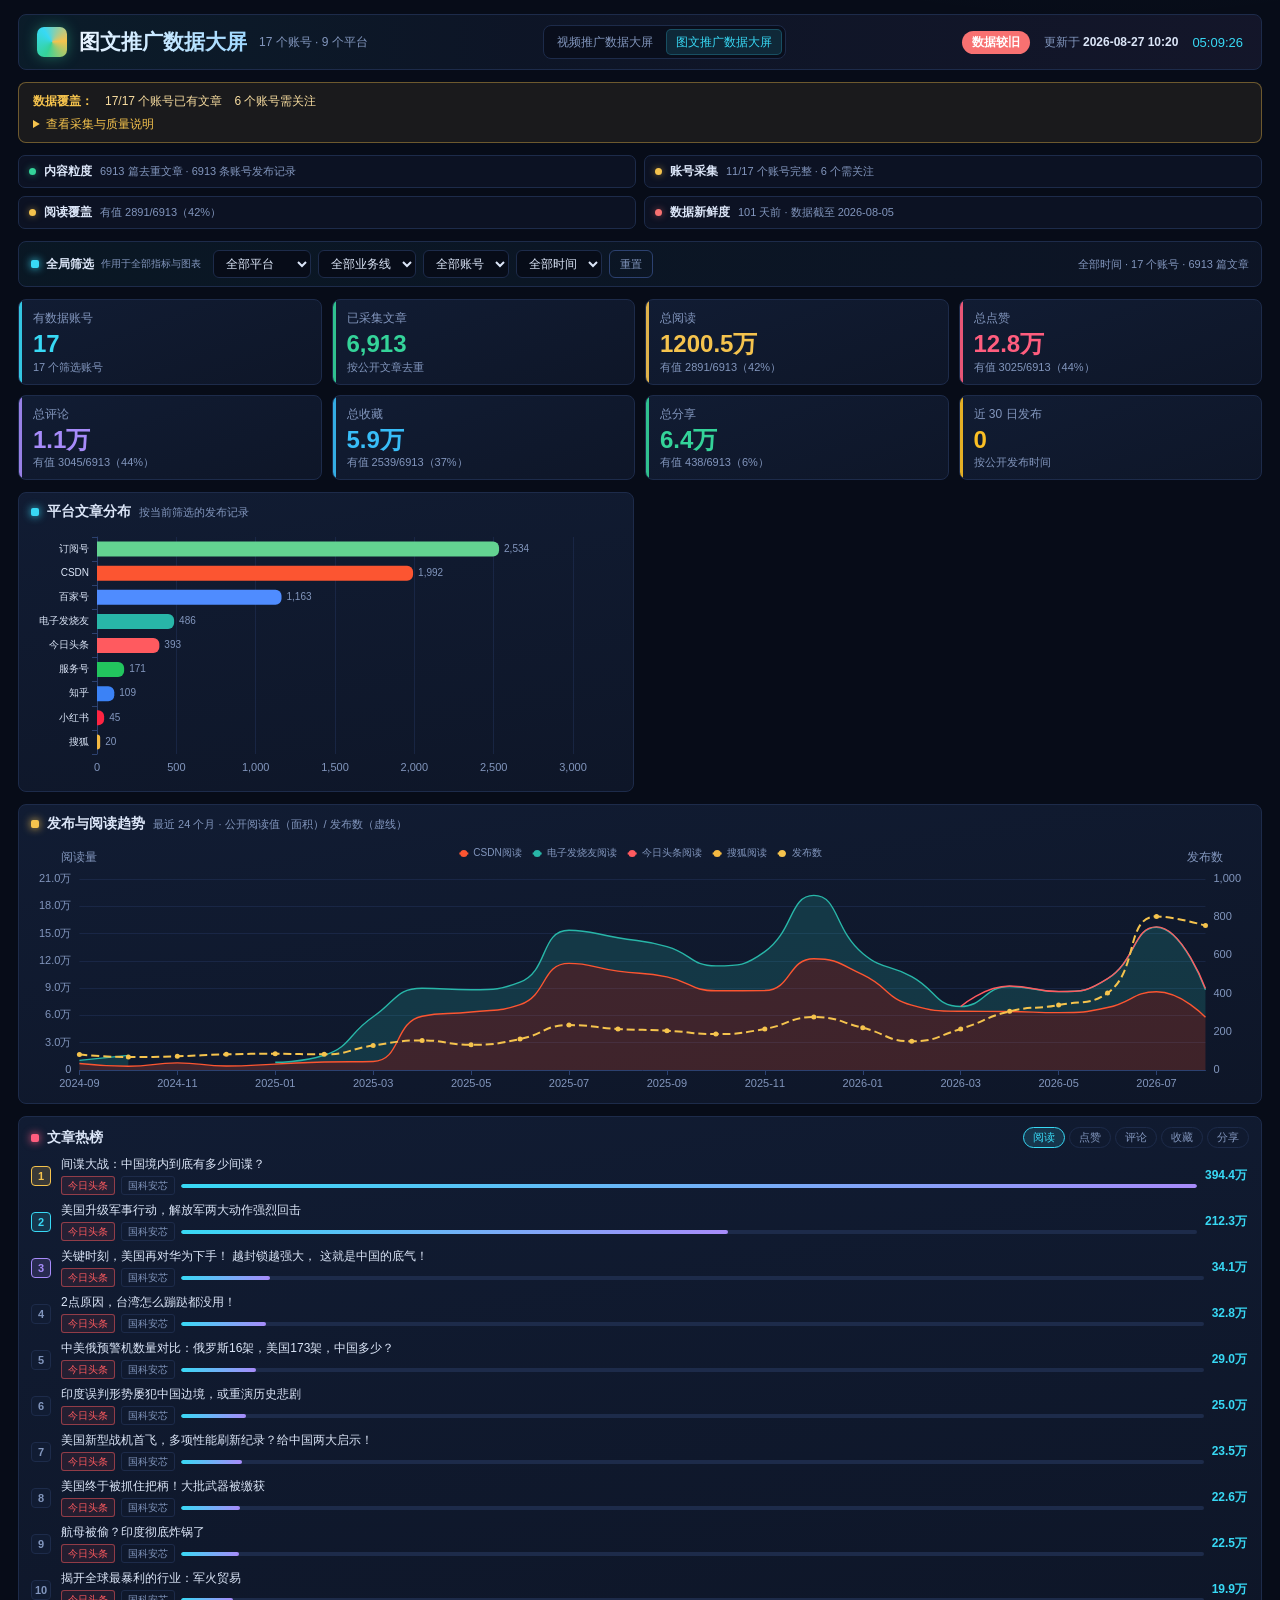
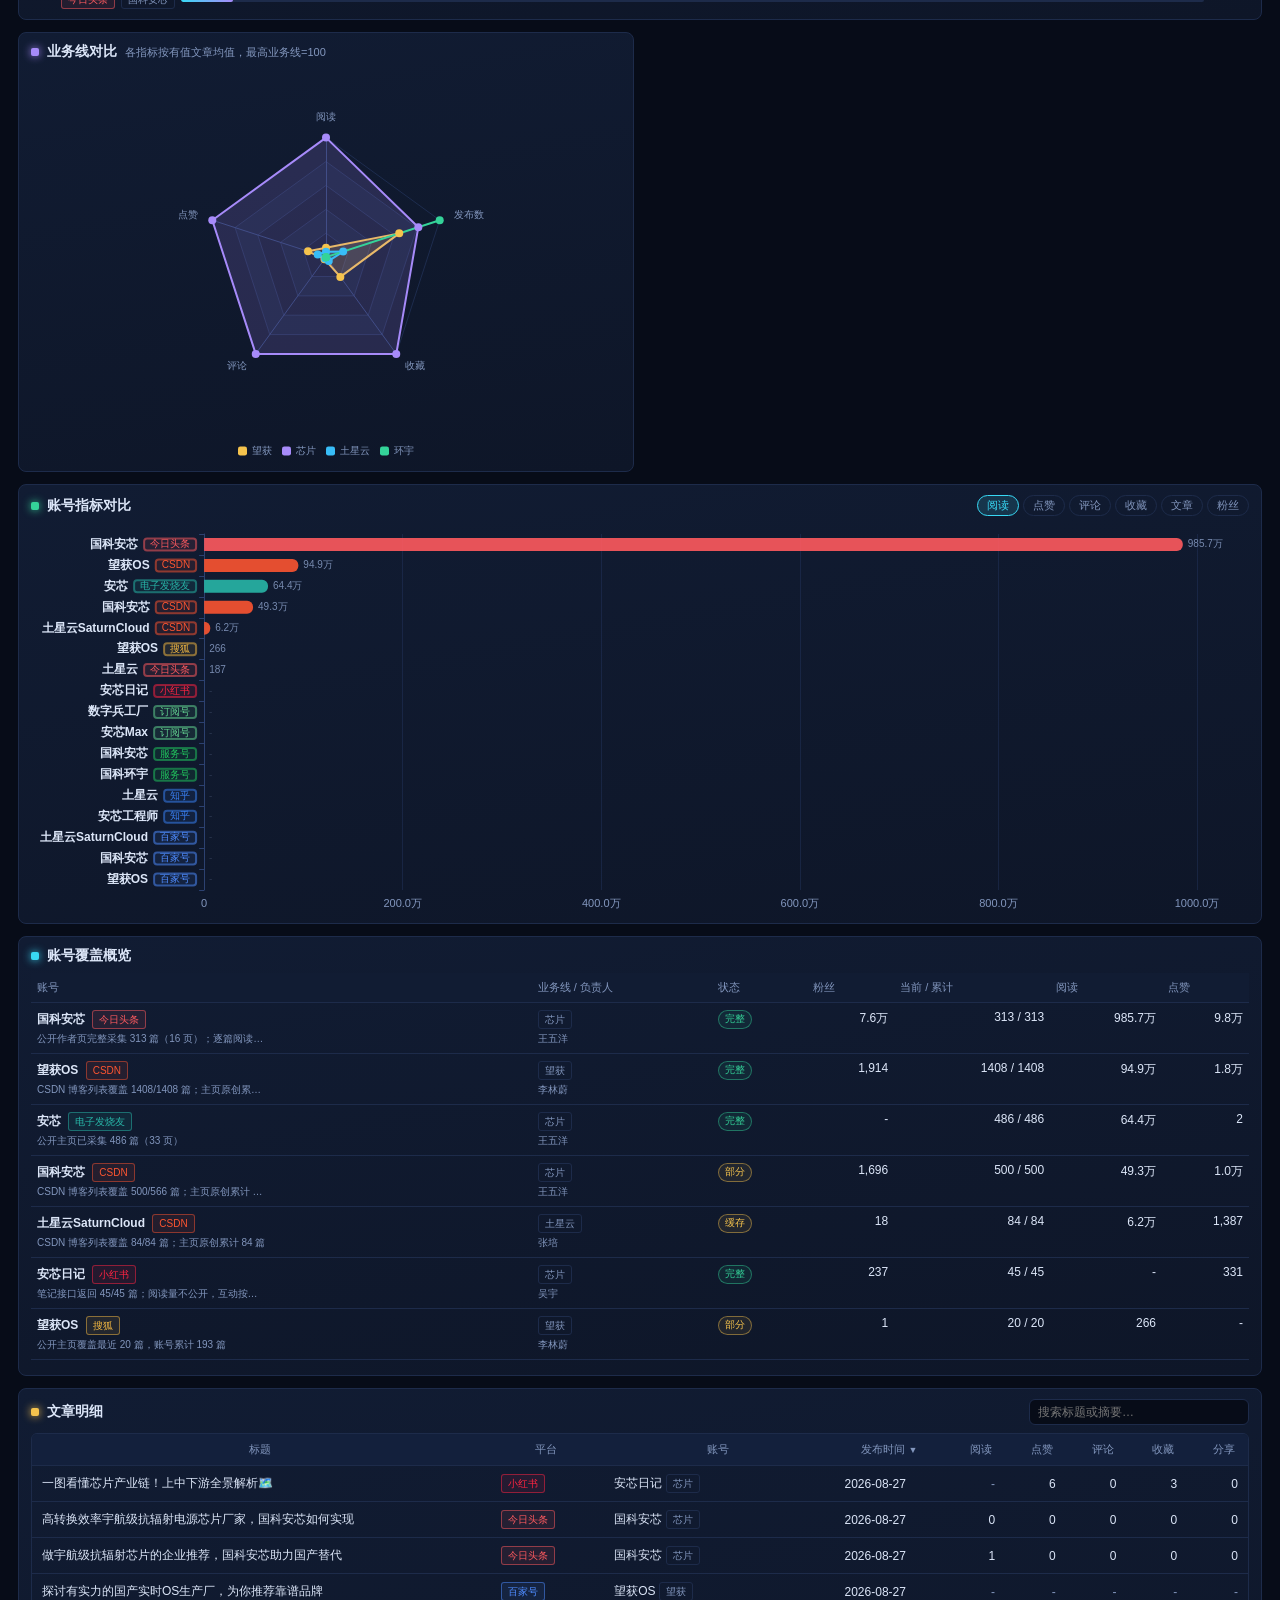
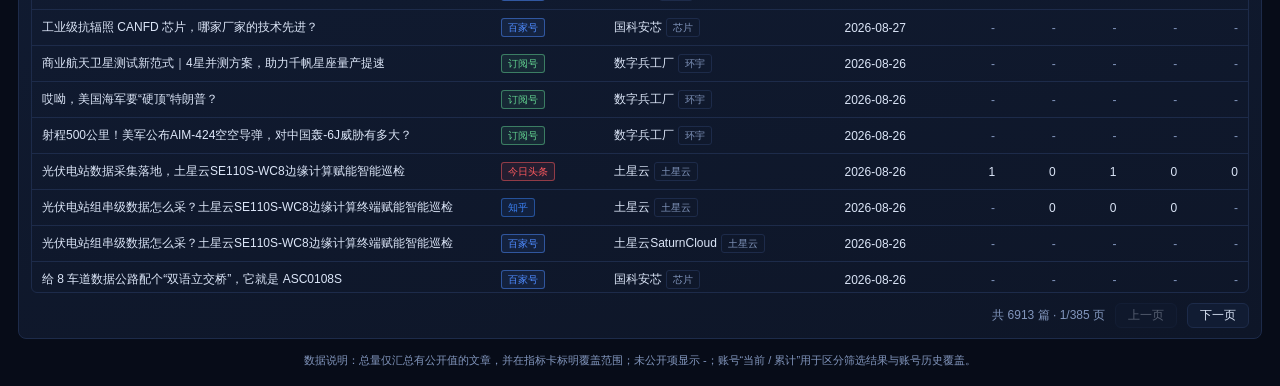
==== web/articles/index.html @ 0b98114b "feat: initialize promotion data dashboard" ====
<!DOCTYPE html>
<html lang="zh-CN">
<head>
<meta charset="UTF-8">
<meta name="viewport" content="width=device-width, initial-scale=1.0">
<title>图文推广数据大屏</title>
<link rel="icon" href="data:,">
<link rel="stylesheet" href="css/style.css?v=20260805-5">
</head>
<body>
<div id="app">

  <header class="topbar">
    <div class="topbar-left">
      <div class="logo-mark article-logo"></div>
      <h1>图文推广数据大屏</h1>
      <span class="subtitle" id="subtitle">账号与平台加载中</span>
    </div>
    <nav class="dashboard-switch" aria-label="推广数据大屏切换">
      <a href="../index.html">视频推广数据大屏</a>
      <a class="active" href="index.html">图文推广数据大屏</a>
    </nav>
    <div class="topbar-right">
      <span id="sourceBadge" class="badge">数据加载中</span>
      <span class="update-time">更新于 <b id="updatedAt">--</b></span>
      <span class="clock" id="clock">--:--:--</span>
    </div>
  </header>

  <section class="notice" id="dataNotice" hidden></section>

  <section class="health-strip" id="dataHealth" aria-label="数据质量概览"></section>

  <section class="control-bar" aria-label="全局筛选">
    <div class="control-title"><i class="dot dot-cyan"></i>全局筛选<span>作用于全部指标与图表</span></div>
    <div class="filters">
      <select id="fPlatform"><option value="all">全部平台</option></select>
      <select id="fLine"><option value="all">全部业务线</option></select>
      <select id="fAccount"><option value="all">全部账号</option></select>
      <select id="fPeriod">
        <option value="all">全部时间</option>
        <option value="30">近 30 天</option>
        <option value="90">近 90 天</option>
        <option value="365">近 1 年</option>
      </select>
      <button class="reset-filters" id="resetFilters" type="button">重置</button>
    </div>
    <div class="filter-summary" id="filterSummary"></div>
  </section>

  <section class="kpi-strip" id="kpiStrip"></section>

  <section class="grid-row">
    <div class="card span-3">
      <div class="card-title"><i class="dot dot-cyan"></i>平台文章分布<span class="card-note">按当前筛选的发布记录</span></div>
      <div class="chart" id="chartDist"></div>
    </div>
    <div class="card span-6">
      <div class="card-title"><i class="dot dot-gold"></i>发布与阅读趋势
        <span class="card-note">最近 24 个月 · 公开阅读值（面积）/ 发布数（虚线）</span>
      </div>
      <div class="chart" id="chartTrend"></div>
    </div>
    <div class="card span-3">
      <div class="card-title"><i class="dot dot-pink"></i>文章热榜
        <span class="tabs" id="topTabs"></span>
      </div>
      <div class="rank-list" id="topList"></div>
    </div>
  </section>

  <section class="grid-row compare-row">
    <div class="card span-3">
      <div class="card-title"><i class="dot dot-violet"></i>业务线对比
        <span class="card-note">各指标按有值文章均值，最高业务线=100</span>
      </div>
      <div class="chart" id="chartRadar"></div>
    </div>
    <div class="card span-6">
      <div class="card-title"><i class="dot dot-green"></i>账号指标对比
        <span class="tabs" id="acctTabs"></span>
      </div>
      <div class="chart" id="chartAcct"></div>
    </div>
    <div class="card span-3 account-card">
      <div class="card-title"><i class="dot dot-cyan"></i>账号覆盖概览</div>
      <div class="acct-table-wrap">
        <table class="acct-table" id="acctTable"></table>
      </div>
    </div>
  </section>

  <section class="card detail-card">
    <div class="card-title"><i class="dot dot-gold"></i>文章明细
      <span class="detail-search">
        <input type="search" id="fSearch" placeholder="搜索标题或摘要…">
      </span>
    </div>
    <div class="table-wrap">
      <table class="detail-table" id="detailTable"></table>
    </div>
    <div class="pager" id="pager"></div>
  </section>

  <footer class="foot">
    数据说明：总量仅汇总有公开值的文章，并在指标卡标明覆盖范围；未公开项显示 -；账号“当前 / 累计”用于区分筛选结果与账号历史覆盖。
  </footer>

</div>
<script src="../lib/echarts.min.js"></script>
<script src="js/app.js?v=20260805-5"></script>
</body>
</html>
---- web/articles/css/style.css ----
@import url("../../css/style.css?v=20260805-5");

:root {
  --csdn: #fc5531;
  --elecfans: #28b6a8;
  --baijiahao: #4f8cff;
  --zhihu: #3b82f6;
  --wechat-service: #22c55e;
  --wechat-subscription: #63d391;
  --toutiao: #ff5a5f;
  --sohu: #f4b942;
  --xiaohongshu: #ff2442;
  --line-cloud: #38bdf8;
  --line-space: #34d399;
}

body {
  background-image:
    radial-gradient(1100px 500px at 16% -10%, rgba(52, 211, 153, .075), transparent 60%),
    radial-gradient(1000px 500px at 86% -8%, rgba(56, 189, 248, .07), transparent 62%);
}

.article-logo {
  background: conic-gradient(from 205deg, var(--green), var(--cyan), var(--gold), var(--green));
  box-shadow: 0 0 14px rgba(52, 211, 153, .42);
}

.tag-csdn { color: var(--csdn); border-color: rgba(252, 85, 49, .48); background: rgba(252, 85, 49, .09); }
.tag-elecfans { color: var(--elecfans); border-color: rgba(40, 182, 168, .5); background: rgba(40, 182, 168, .09); }
.tag-baijiahao { color: var(--baijiahao); border-color: rgba(79, 140, 255, .5); background: rgba(79, 140, 255, .09); }
.tag-zhihu { color: var(--zhihu); border-color: rgba(59, 130, 246, .5); background: rgba(59, 130, 246, .09); }
.tag-wechat_service { color: var(--wechat-service); border-color: rgba(34, 197, 94, .5); background: rgba(34, 197, 94, .09); }
.tag-wechat_subscription { color: var(--wechat-subscription); border-color: rgba(99, 211, 145, .5); background: rgba(99, 211, 145, .09); }
.tag-toutiao { color: var(--toutiao); border-color: rgba(255, 90, 95, .5); background: rgba(255, 90, 95, .09); }
.tag-sohu { color: var(--sohu); border-color: rgba(244, 185, 66, .5); background: rgba(244, 185, 66, .09); }
.tag-xiaohongshu { color: var(--xiaohongshu); border-color: rgba(255, 36, 66, .5); background: rgba(255, 36, 66, .09); }

.account-card .acct-table { min-width: 650px; }
.acct-table td { vertical-align: top; }
.acct-platform { margin-left: 4px; }
.acct-profile-link { color: var(--text); text-decoration: none; }
.acct-profile-link:hover { color: var(--cyan); text-decoration: underline; }
.coverage-note {
  margin-top: 3px;
  color: var(--muted);
  font-size: 10px;
  max-width: 230px;
  overflow: hidden;
  text-overflow: ellipsis;
}
.notice-summary { display: flex; gap: 12px; align-items: center; flex-wrap: wrap; }
.notice summary { cursor: pointer; color: var(--gold); margin-top: 4px; }
.notice ul { margin: 7px 0 0 18px; color: #d7c89f; }
.notice li + li { margin-top: 3px; }

.detail-table { min-width: 1120px; }
.cell-summary { max-width: 280px; overflow: hidden; text-overflow: ellipsis; color: var(--muted); }
.kpi-sub strong { color: var(--text); font-weight: 600; }

@media (max-width: 1120px) {
  .account-card .acct-table { min-width: 760px; }
}

@media (max-width: 760px) {
  .topbar-left { flex-wrap: wrap; }
  .topbar h1 { font-size: 18px; }
}
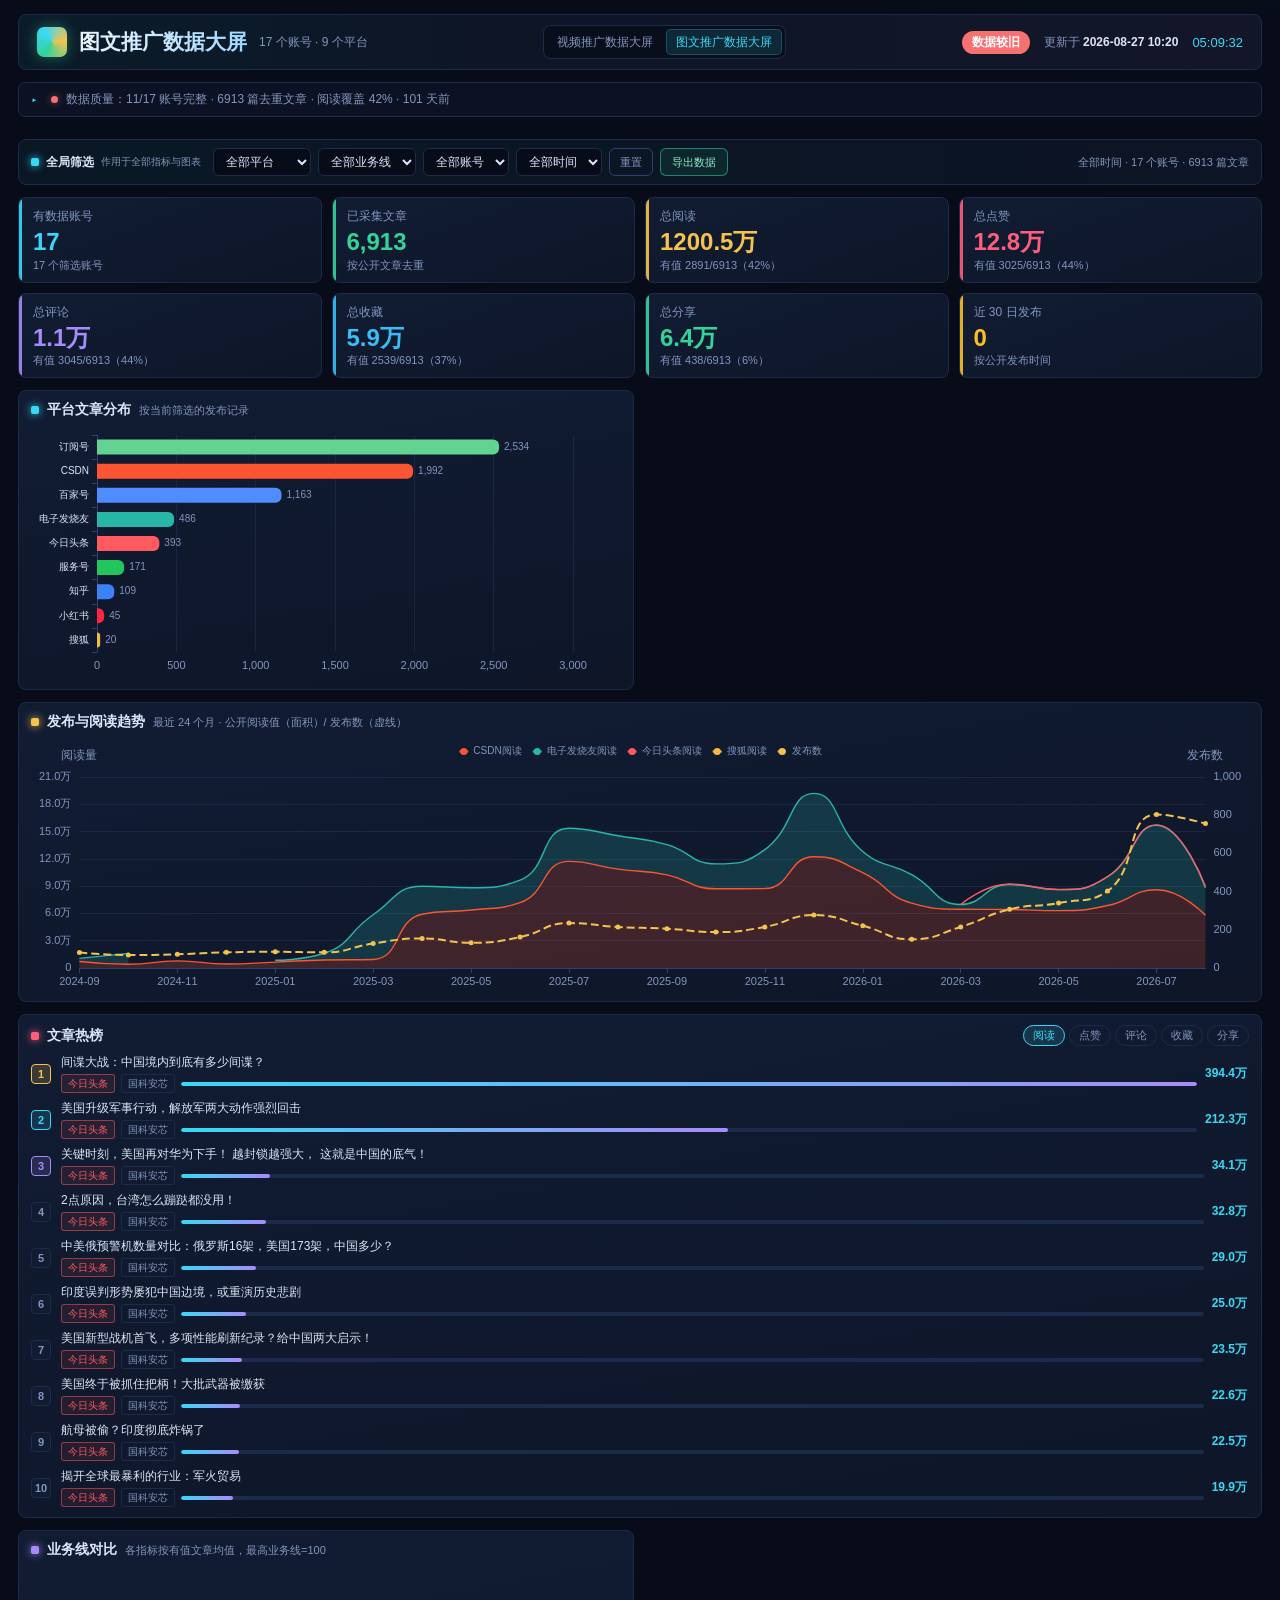
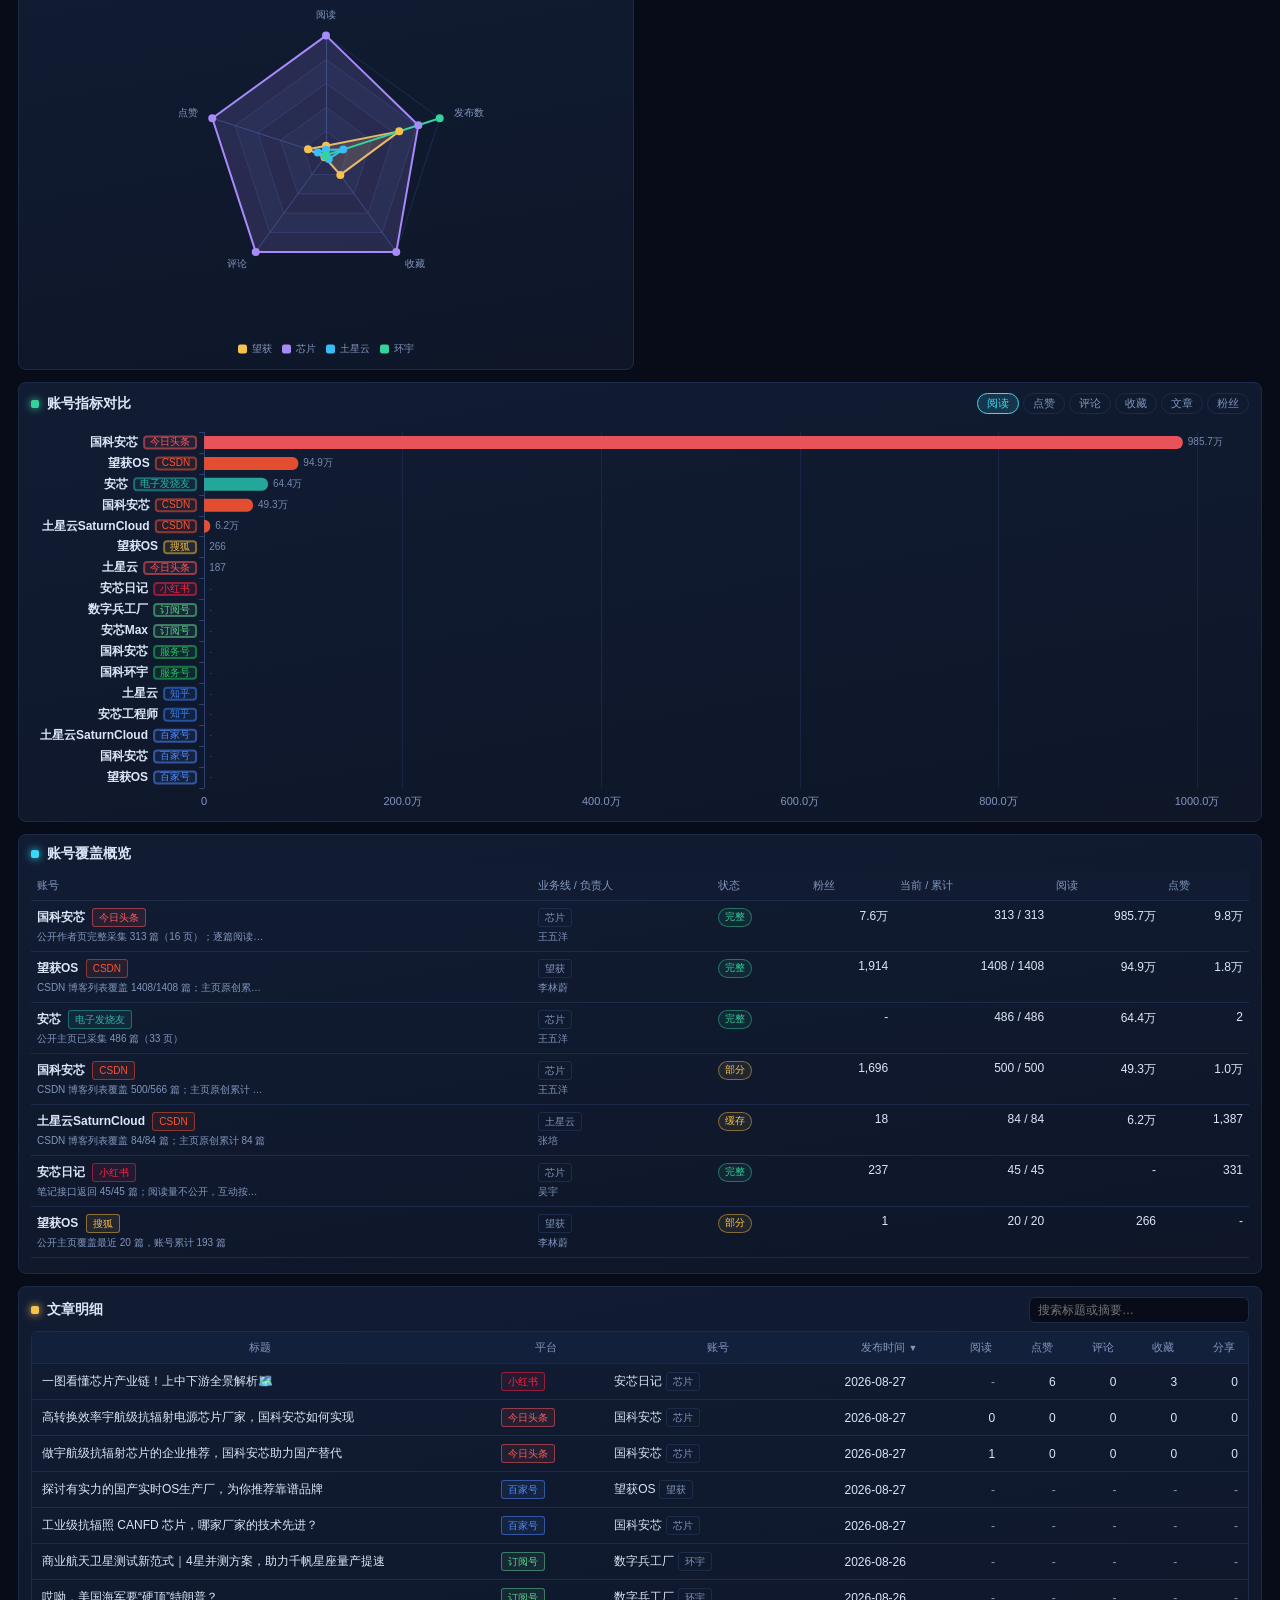
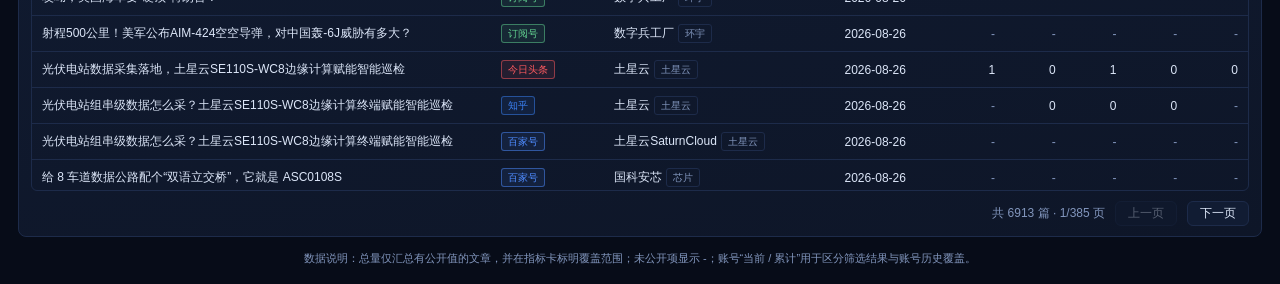
==== commit 97799203: "feat: reduce collector usage and add CSV exports" ====
--- a/web/articles/index.html
+++ b/web/articles/index.html
@@ -5,7 +5,8 @@
 <meta name="viewport" content="width=device-width, initial-scale=1.0">
 <title>图文推广数据大屏</title>
 <link rel="icon" href="data:,">
-<link rel="stylesheet" href="css/style.css?v=20260805-5">
+  <link rel="stylesheet" href="css/style.css?v=20260914-1">
+
 </head>
 <body>
 <div id="app">
@@ -27,9 +28,11 @@
     </div>
   </header>
 
-  <section class="notice" id="dataNotice" hidden></section>
-
-  <section class="health-strip" id="dataHealth" aria-label="数据质量概览"></section>
+  <details class="quality-collapse" id="qualityCollapse">
+    <summary id="healthSummary"><i class="quality-dot"></i><span class="quality-summary-text">数据质量概览</span></summary>
+    <section class="notice" id="dataNotice" hidden></section>
+    <section class="health-strip" id="dataHealth" aria-label="数据质量概览"></section>
+  </details>
 
   <section class="control-bar" aria-label="全局筛选">
     <div class="control-title"><i class="dot dot-cyan"></i>全局筛选<span>作用于全部指标与图表</span></div>
@@ -44,6 +47,7 @@
         <option value="365">近 1 年</option>
       </select>
       <button class="reset-filters" id="resetFilters" type="button">重置</button>
+      <button class="export-data" id="exportData" type="button" title="导出当前筛选和搜索结果">导出数据</button>
     </div>
     <div class="filter-summary" id="filterSummary"></div>
   </section>
@@ -108,6 +112,6 @@
 
 </div>
 <script src="../lib/echarts.min.js"></script>
-<script src="js/app.js?v=20260805-5"></script>
+  <script src="js/app.js?v=20260914-1"></script>
 </body>
 </html>
--- a/web/articles/css/style.css
+++ b/web/articles/css/style.css
@@ -1,4 +1,4 @@
-@import url("../../css/style.css?v=20260805-5");
+@import url("../../css/style.css?v=20260914-1");
 
 :root {
   --csdn: #fc5531;
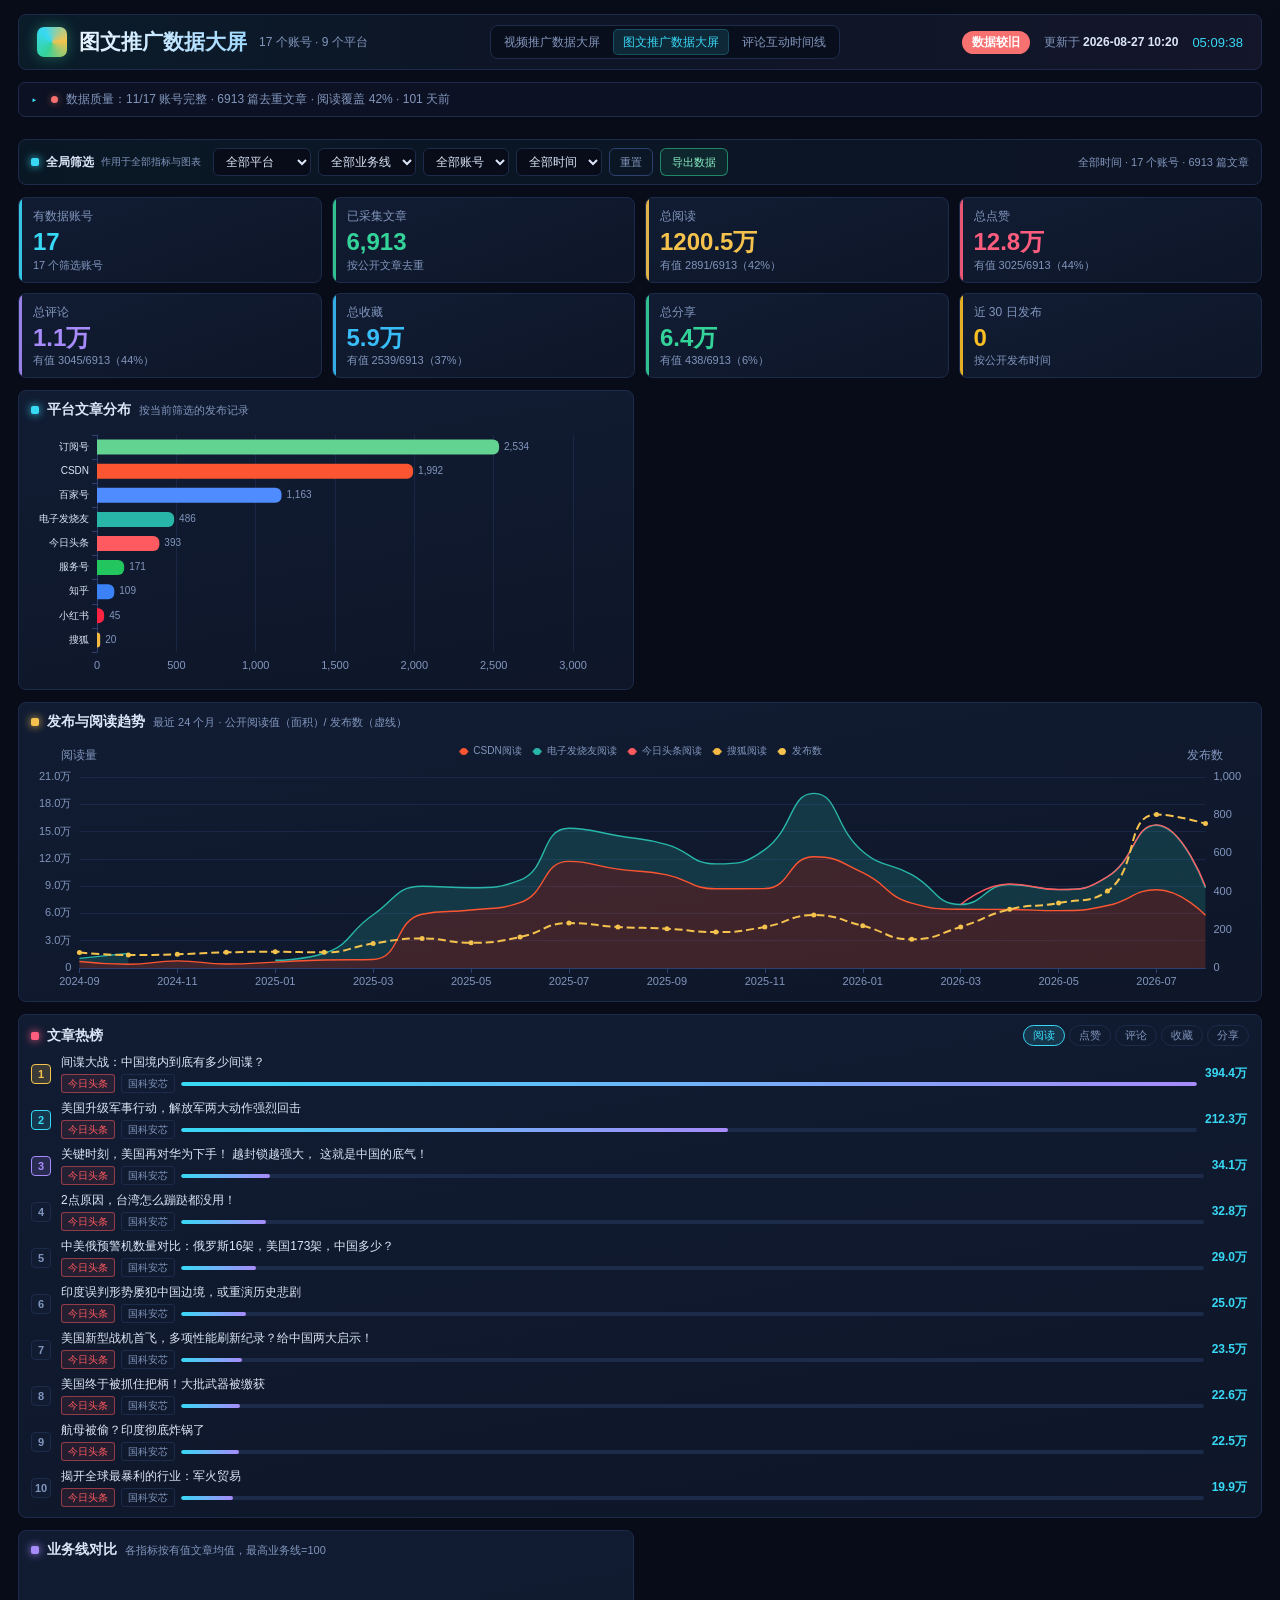
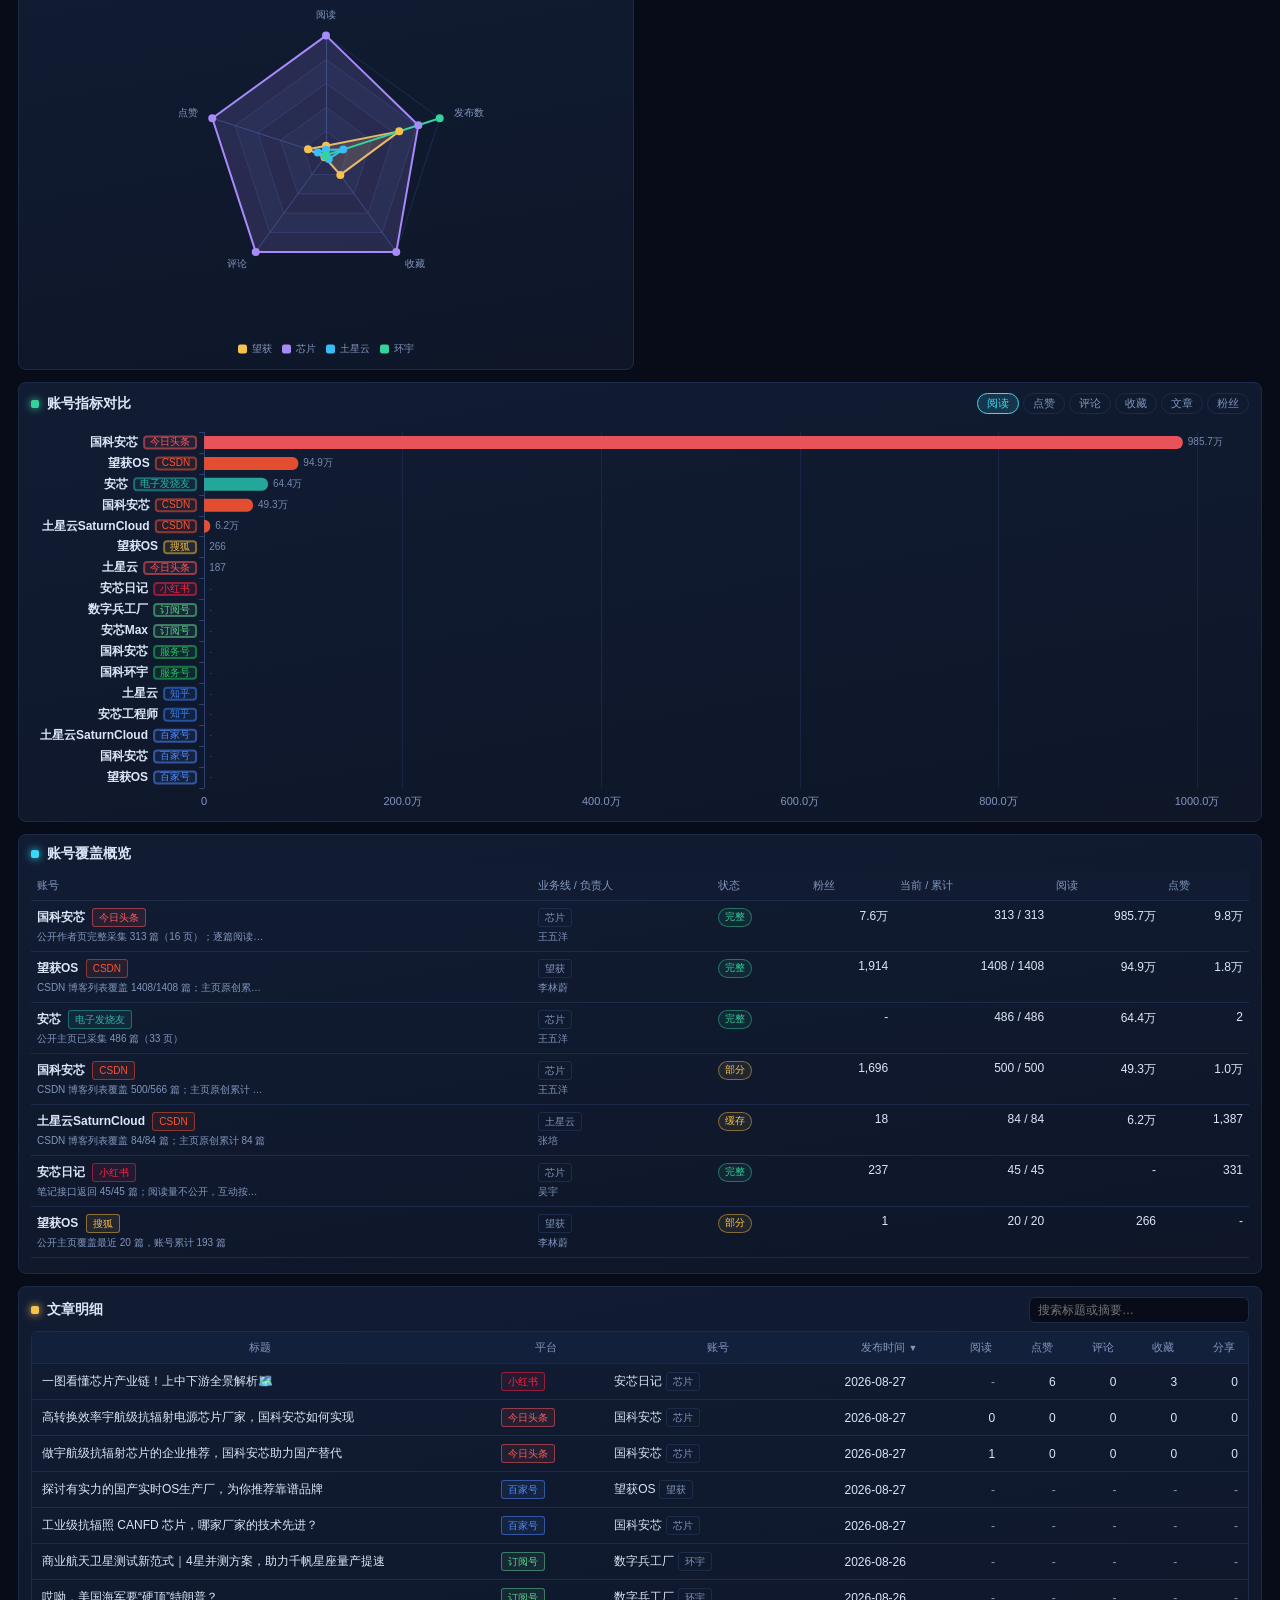
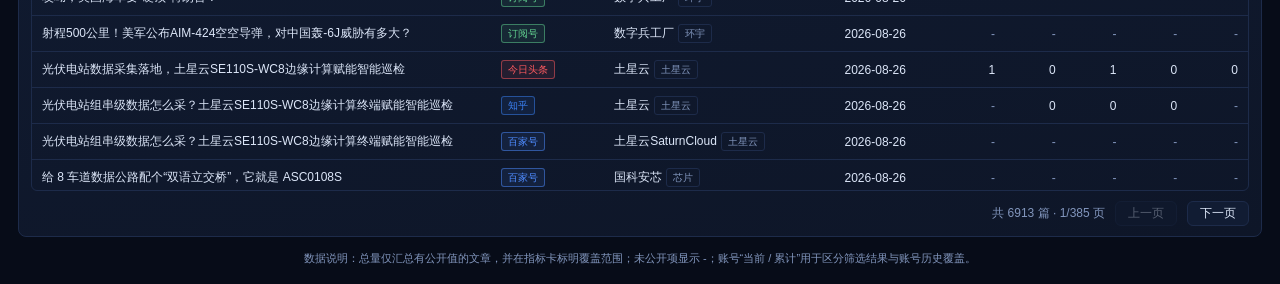
==== commit be49ae28: "feat: add budgeted official reply timeline" ====
--- a/web/articles/index.html
+++ b/web/articles/index.html
@@ -20,6 +20,7 @@
     <nav class="dashboard-switch" aria-label="推广数据大屏切换">
       <a href="../index.html">视频推广数据大屏</a>
       <a class="active" href="index.html">图文推广数据大屏</a>
+      <a href="../comments/index.html">评论互动时间线</a>
     </nav>
     <div class="topbar-right">
       <span id="sourceBadge" class="badge">数据加载中</span>
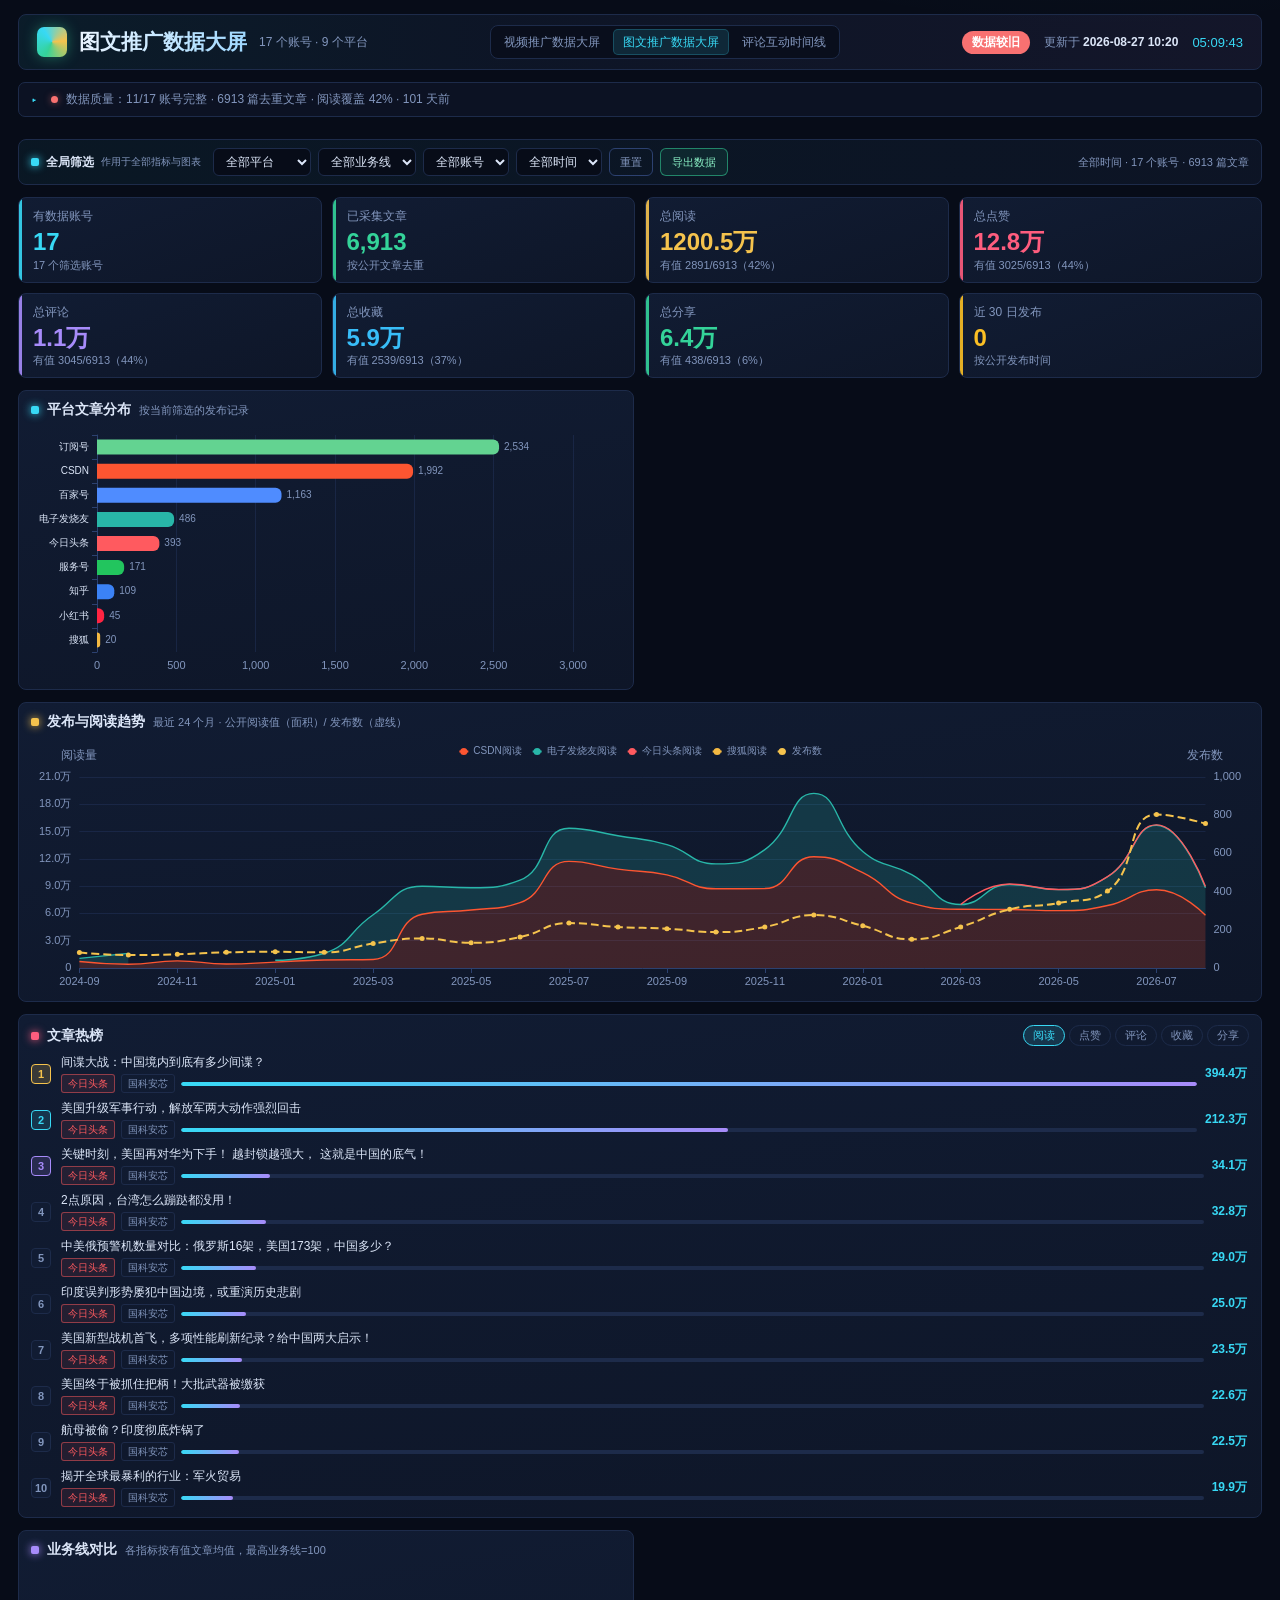
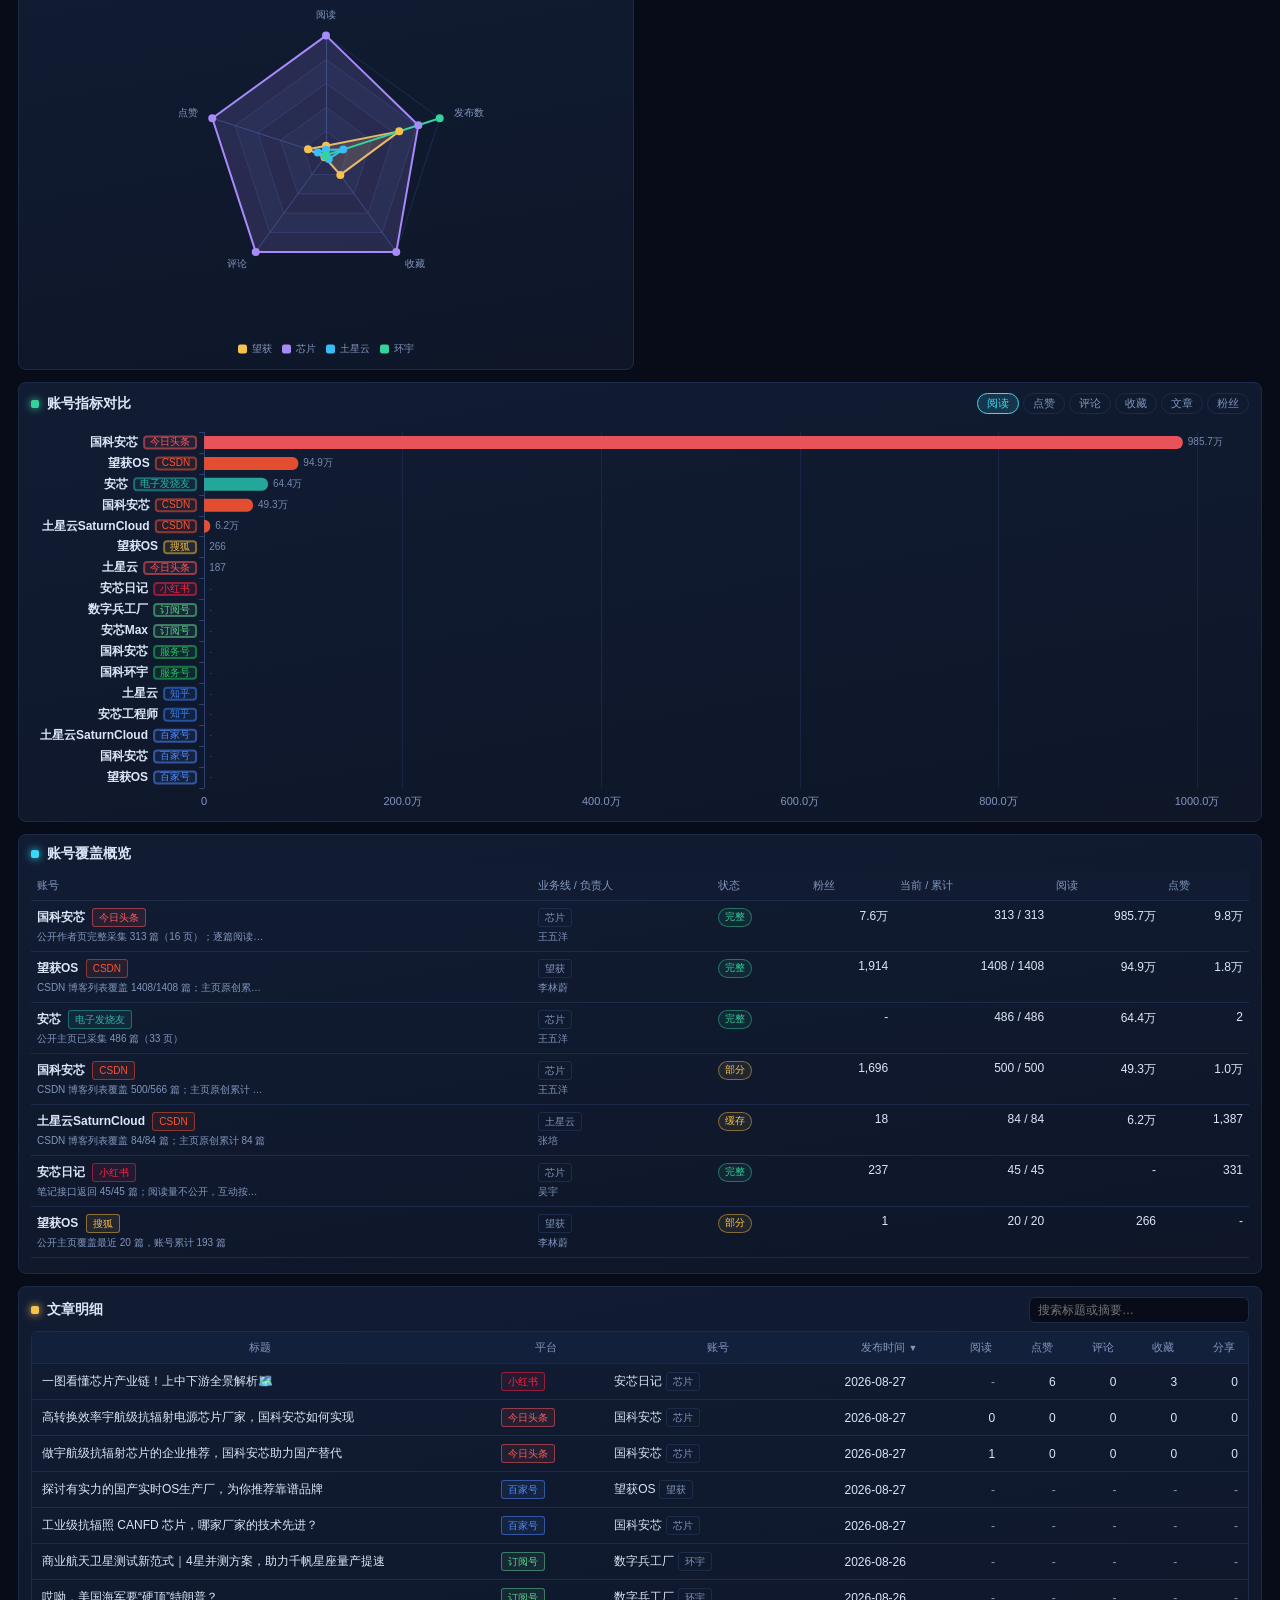
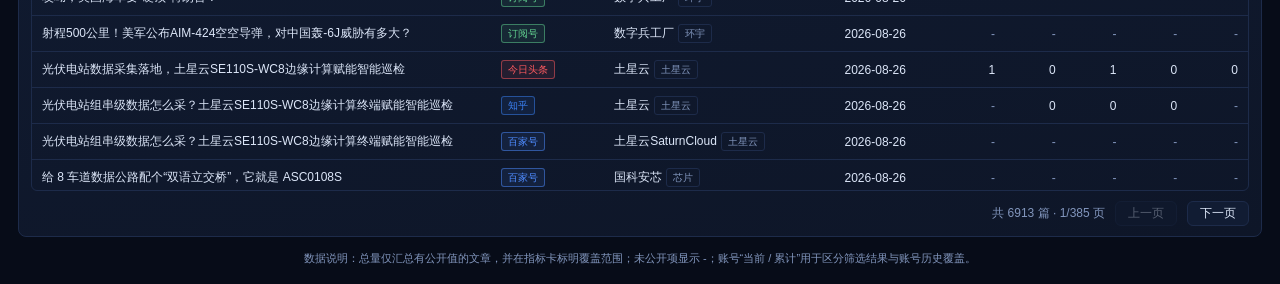
==== commit 9be27cac: "feat: complete WeChat browser collection and migration safeguards" ====
--- a/web/articles/index.html
+++ b/web/articles/index.html
@@ -5,7 +5,7 @@
 <meta name="viewport" content="width=device-width, initial-scale=1.0">
 <title>图文推广数据大屏</title>
 <link rel="icon" href="data:,">
-  <link rel="stylesheet" href="css/style.css?v=20260914-1">
+  <link rel="stylesheet" href="css/style.css?v=20260916-1">
 
 </head>
 <body>
@@ -54,6 +54,9 @@
   </section>
 
   <section class="kpi-strip" id="kpiStrip"></section>
+  <p class="metric-scope-note" id="peopleMetricNote" hidden>
+    <strong>公众号指标口径</strong> 后台提供的阅读、点赞、分享和推荐人数在文章明细中单列，不并入原有次数汇总与排行；不同文章的人数不能相加视为去重人数。一级评论按条计，评论列包含回复；未提供值显示 -。
+  </p>
 
   <section class="grid-row">
     <div class="card span-3">
@@ -113,6 +116,6 @@
 
 </div>
 <script src="../lib/echarts.min.js"></script>
-  <script src="js/app.js?v=20260914-1"></script>
+  <script src="js/app.js?v=20260916-1"></script>
 </body>
 </html>
--- a/web/articles/css/style.css
+++ b/web/articles/css/style.css
@@ -56,6 +56,27 @@
 .detail-table { min-width: 1120px; }
 .cell-summary { max-width: 280px; overflow: hidden; text-overflow: ellipsis; color: var(--muted); }
 .kpi-sub strong { color: var(--text); font-weight: 600; }
+.metric-scope-note {
+  margin: -4px 0 14px;
+  padding: 10px 14px;
+  border-left: 3px solid var(--wechat-service);
+  border-radius: 4px;
+  background: rgba(34, 197, 94, .06);
+  color: var(--muted);
+  font-size: 12px;
+  line-height: 1.7;
+}
+.metric-scope-note strong { color: var(--text); margin-right: 8px; }
+.detail-table .has-mp-metrics { min-width: 290px; white-space: normal; }
+.has-mp-metrics .article-title { overflow: hidden; text-overflow: ellipsis; white-space: nowrap; }
+.mp-people-metrics { margin-top: 8px; padding: 8px 10px; background: rgba(34, 197, 94, .055); border-radius: 4px; }
+.mp-metric-caption { color: var(--wechat-subscription); font-size: 10px; }
+.mp-people-metrics dl { display: flex; flex-wrap: wrap; gap: 8px 16px; margin: 7px 0 0; }
+.mp-people-metrics dl > div { min-width: 58px; }
+.mp-people-metrics dt { color: var(--muted); font-size: 10px; }
+.mp-people-metrics dd { margin: 3px 0 0; color: var(--text); font-variant-numeric: tabular-nums; }
+.mp-people-metrics dd.muted-val { color: var(--muted); }
+.mp-people-metrics dd span { margin-left: 3px; color: var(--muted); font-size: 10px; }
 
 @media (max-width: 1120px) {
   .account-card .acct-table { min-width: 760px; }
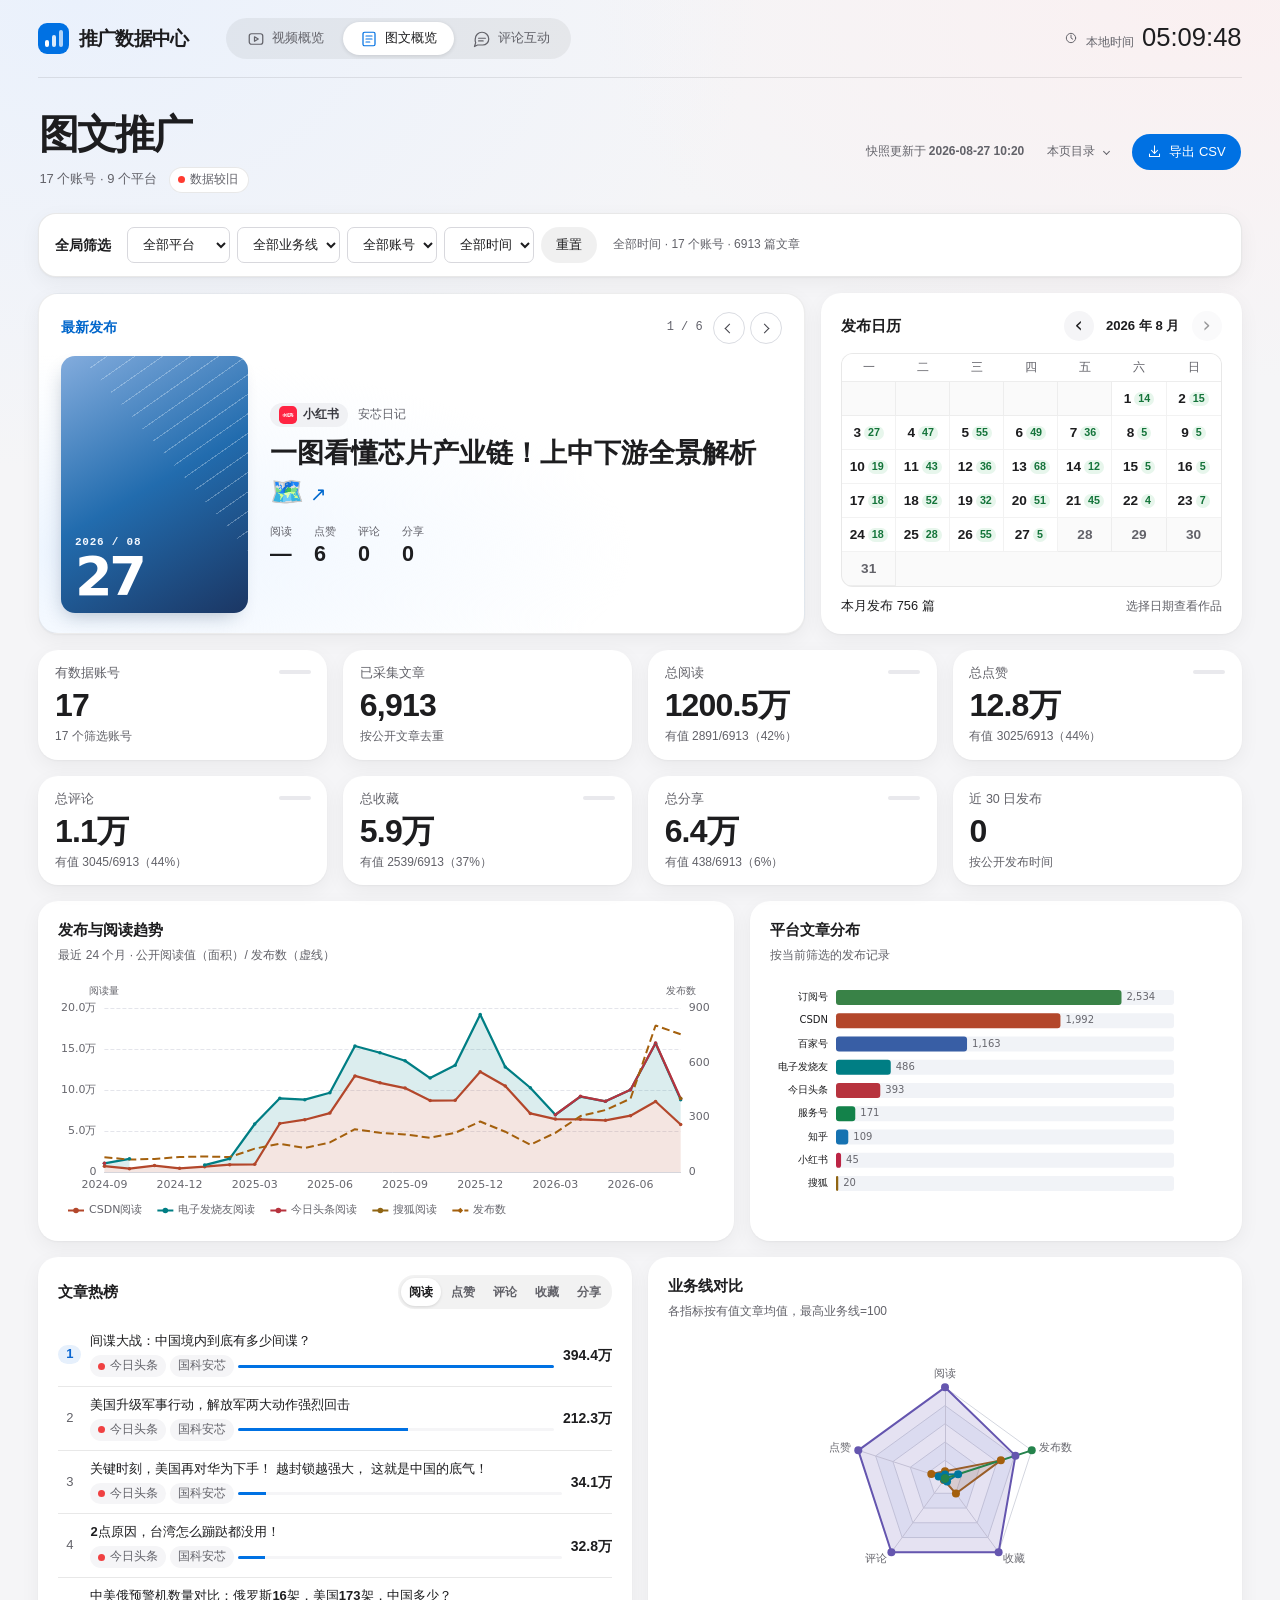
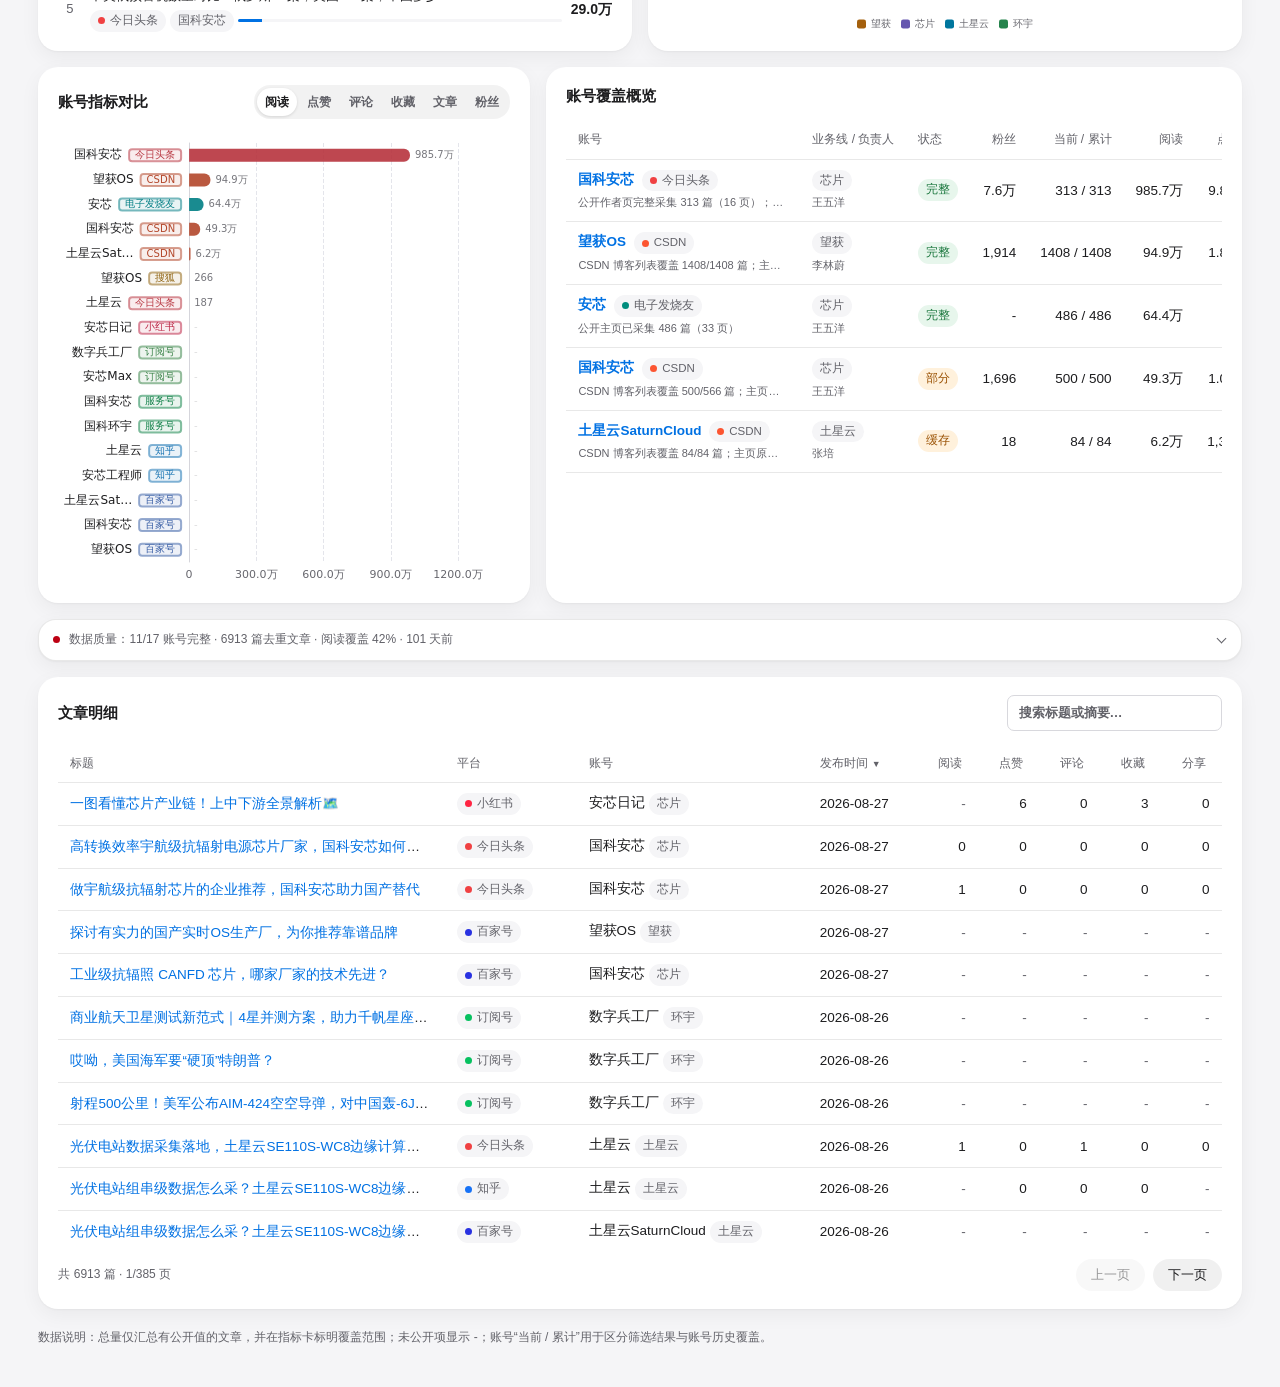
==== commit 1f5ef523: "Adopt Maitian dashboard presentation and protect collection, authorization and mail recovery" ====
--- a/web/articles/index.html
+++ b/web/articles/index.html
@@ -5,117 +5,150 @@
 <meta name="viewport" content="width=device-width, initial-scale=1.0">
 <title>图文推广数据大屏</title>
 <link rel="icon" href="data:,">
-  <link rel="stylesheet" href="css/style.css?v=20260916-1">
-
+<link rel="stylesheet" href="../css/maitian.css?v=20261118">
+<link rel="stylesheet" href="../css/style.css?v=20261118">
+<link rel="stylesheet" href="css/style.css?v=20261118">
+<link rel="stylesheet" href="../css/workspace.css?v=20261118">
+<link rel="stylesheet" href="../css/content-spotlight.css?v=20261118">
+<link rel="stylesheet" href="../css/publication-calendar.css?v=20261118">
 </head>
 <body>
-<div id="app">
+<a class="skip-link" href="#main-content">跳至主要内容</a>
+<div class="workspace">
+  <header class="workspace-toolbar">
+    <a class="workspace-brand" href="../index.html" aria-label="推广数据中心首页">
+      <span class="brand-mark" aria-hidden="true"><i></i><i></i><i></i></span>
+      推广数据中心
+    </a>
+    <nav class="workspace-nav" aria-label="数据看板">
+        <a href="../index.html"><svg viewBox="0 0 24 24" width="18" height="18" fill="none" stroke="currentColor" stroke-width="1.65" stroke-linecap="round" stroke-linejoin="round" aria-hidden="true"><rect x="3" y="5" width="18" height="14" rx="3"/><path d="m10 9 5 3-5 3z"/></svg><span>视频概览</span></a>
+        <a href="../articles/index.html" aria-current="page"><svg viewBox="0 0 24 24" width="18" height="18" fill="none" stroke="currentColor" stroke-width="1.65" stroke-linecap="round" stroke-linejoin="round" aria-hidden="true"><rect x="4" y="3" width="16" height="18" rx="2"/><path d="M8 8h8M8 12h8M8 16h5"/></svg><span>图文概览</span></a>
+        <a href="../comments/index.html"><svg viewBox="0 0 24 24" width="18" height="18" fill="none" stroke="currentColor" stroke-width="1.65" stroke-linecap="round" stroke-linejoin="round" aria-hidden="true"><path d="M21 12a8 8 0 0 1-8 8H6l-4 2 1.6-5.1A8 8 0 0 1 3 12a9 9 0 0 1 18 0Z"/><path d="M7.5 11h9M7.5 14.5h6"/></svg><span>评论互动</span></a>
+    </nav>
 
-  <header class="topbar">
-    <div class="topbar-left">
-      <div class="logo-mark article-logo"></div>
-      <h1>图文推广数据大屏</h1>
-      <span class="subtitle" id="subtitle">账号与平台加载中</span>
-    </div>
-    <nav class="dashboard-switch" aria-label="推广数据大屏切换">
-      <a href="../index.html">视频推广数据大屏</a>
-      <a class="active" href="index.html">图文推广数据大屏</a>
-      <a href="../comments/index.html">评论互动时间线</a>
-    </nav>
-    <div class="topbar-right">
-      <span id="sourceBadge" class="badge">数据加载中</span>
-      <span class="update-time">更新于 <b id="updatedAt">--</b></span>
-      <span class="clock" id="clock">--:--:--</span>
-    </div>
+    <div class="workspace-time"><svg viewBox="0 0 24 24" width="18" height="18" fill="none" stroke="currentColor" stroke-width="1.65" stroke-linecap="round" stroke-linejoin="round" aria-hidden="true"><circle cx="12" cy="12" r="8"/><path d="M12 7v5l3 2"/></svg><span>本地时间</span><time id="clock">--:--:--</time></div>
   </header>
+  <main id="main-content" class="workspace-main">
+    <header class="workspace-heading">
+      <div>
+        <h1>图文推广</h1>
+        <p class="page-context"><span id="subtitle">账号与平台加载中</span><span id="sourceBadge" class="badge">数据加载中</span></p>
+      </div>
+      <div class="heading-actions">
+        <span class="snapshot-time">快照更新于 <b id="updatedAt">--</b></span>
+        <details class="jump-menu">
+          <summary>本页目录</summary>
+          <nav class="workspace-anchors" aria-label="本页目录">
+              <a href="#releaseSection">内容动态</a>
+              <a href="#kpiStrip">核心指标</a>
+              <a href="#trendSection">趋势与分布</a>
+              <a href="#accountsSection">账号对比</a>
+              <a href="#detailSection">内容明细</a>
+          </nav>
+        </details>
+        <button id="exportData" class="export-data" type="button" title="导出当前筛选结果为 CSV"><svg viewBox="0 0 24 24" width="18" height="18" fill="none" stroke="currentColor" stroke-width="1.65" stroke-linecap="round" stroke-linejoin="round" aria-hidden="true"><path d="M12 3v12m-5-5 5 5 5-5M4 16v4h16v-4"/></svg>导出 CSV</button>
+      </div>
+    </header>
+    <section class="control-bar" aria-label="全局筛选">
+      <div class="control-title">全局筛选</div>
+      <div class="filters">
+        <select id="fPlatform" aria-label="平台"><option value="all">全部平台</option></select>
+        <select id="fLine" aria-label="业务线"><option value="all">全部业务线</option></select>
+        <select id="fAccount" aria-label="账号"><option value="all">全部账号</option></select>
+        <select id="fPeriod" aria-label="时间范围">
+          <option value="all">全部时间</option>
+          <option value="30">近 30 天</option>
+          <option value="90">近 90 天</option>
+          <option value="365">近 1 年</option>
+        </select>
+        <button class="reset-filters" id="resetFilters" type="button">重置</button>
+      </div>
+      <div class="filter-summary" id="filterSummary"></div>
+    </section>
 
-  <details class="quality-collapse" id="qualityCollapse">
-    <summary id="healthSummary"><i class="quality-dot"></i><span class="quality-summary-text">数据质量概览</span></summary>
-    <section class="notice" id="dataNotice" hidden></section>
-    <section class="health-strip" id="dataHealth" aria-label="数据质量概览"></section>
-  </details>
+    <section id="releaseSection" class="release-grid" aria-label="内容动态">
+      <fieldset class="release-views">
+        <legend>内容动态视图</legend>
+        <label><input type="radio" name="releaseView" id="showLatest" checked>最新发布</label>
+        <label><input type="radio" name="releaseView" id="showMonth">发布日历</label>
+      </fieldset>
+      <section id="contentSpotlight" aria-label="最新发布"></section>
+      <section id="publicationCalendar" class="card" aria-label="发布日历"></section>
+    </section>
+    <section class="kpi-strip" id="kpiStrip" aria-label="核心指标"></section>
+    <p class="metric-scope-note" id="peopleMetricNote" hidden>
+      <strong>公众号指标口径</strong> 后台提供的阅读、点赞、分享和推荐人数在文章明细中单列，不并入原有次数汇总与排行；不同文章的人数不能相加视为去重人数。一级评论按条计，评论列包含回复；未提供值显示 -。
+    </p>
 
-  <section class="control-bar" aria-label="全局筛选">
-    <div class="control-title"><i class="dot dot-cyan"></i>全局筛选<span>作用于全部指标与图表</span></div>
-    <div class="filters">
-      <select id="fPlatform"><option value="all">全部平台</option></select>
-      <select id="fLine"><option value="all">全部业务线</option></select>
-      <select id="fAccount"><option value="all">全部账号</option></select>
-      <select id="fPeriod">
-        <option value="all">全部时间</option>
-        <option value="30">近 30 天</option>
-        <option value="90">近 90 天</option>
-        <option value="365">近 1 年</option>
-      </select>
-      <button class="reset-filters" id="resetFilters" type="button">重置</button>
-      <button class="export-data" id="exportData" type="button" title="导出当前筛选和搜索结果">导出数据</button>
-    </div>
-    <div class="filter-summary" id="filterSummary"></div>
-  </section>
+    <section class="grid-row" id="trendSection">
+      <div class="card chart-trend span-6">
+        <h2 class="card-title"><i class="dot dot-gold"></i>发布与阅读趋势
+          <span class="card-note">最近 24 个月 · 公开阅读值（面积）/ 发布数（虚线）</span>
+        </h2>
+        <div class="chart" id="chartTrend"></div>
+      </div>
+      <div class="card chart-dist span-3">
+        <h2 class="card-title"><i class="dot dot-cyan"></i>平台文章分布<span class="card-note">按当前筛选的发布记录</span></h2>
+        <div class="chart" id="chartDist"></div>
+      </div>
+    </section>
 
-  <section class="kpi-strip" id="kpiStrip"></section>
-  <p class="metric-scope-note" id="peopleMetricNote" hidden>
-    <strong>公众号指标口径</strong> 后台提供的阅读、点赞、分享和推荐人数在文章明细中单列，不并入原有次数汇总与排行；不同文章的人数不能相加视为去重人数。一级评论按条计，评论列包含回复；未提供值显示 -。
-  </p>
+    <section class="grid-row">
+      <div class="card chart-rank span-3">
+        <h2 class="card-title"><i class="dot dot-pink"></i>文章热榜
+          <span class="tabs" id="topTabs"></span>
+        </h2>
+        <div class="rank-list" id="topList"></div>
+      </div>
+      <div class="card chart-radar span-3">
+        <h2 class="card-title"><i class="dot dot-violet"></i>业务线对比
+          <span class="card-note">各指标按有值文章均值，最高业务线=100</span>
+        </h2>
+        <div class="chart" id="chartRadar"></div>
+      </div>
+    </section>
 
-  <section class="grid-row">
-    <div class="card span-3">
-      <div class="card-title"><i class="dot dot-cyan"></i>平台文章分布<span class="card-note">按当前筛选的发布记录</span></div>
-      <div class="chart" id="chartDist"></div>
-    </div>
-    <div class="card span-6">
-      <div class="card-title"><i class="dot dot-gold"></i>发布与阅读趋势
-        <span class="card-note">最近 24 个月 · 公开阅读值（面积）/ 发布数（虚线）</span>
+    <section class="grid-row" id="accountsSection">
+      <div class="card chart-accounts span-6">
+        <h2 class="card-title"><i class="dot dot-green"></i>账号指标对比
+          <span class="tabs" id="acctTabs"></span>
+        </h2>
+        <div class="chart" id="chartAcct"></div>
       </div>
-      <div class="chart" id="chartTrend"></div>
-    </div>
-    <div class="card span-3">
-      <div class="card-title"><i class="dot dot-pink"></i>文章热榜
-        <span class="tabs" id="topTabs"></span>
+      <div class="card chart-coverage span-3 account-card">
+        <h2 class="card-title"><i class="dot dot-cyan"></i>账号覆盖概览</h2>
+        <div class="acct-table-wrap">
+          <table class="acct-table" id="acctTable"></table>
+        </div>
       </div>
-      <div class="rank-list" id="topList"></div>
-    </div>
-  </section>
+    </section>
 
-  <section class="grid-row compare-row">
-    <div class="card span-3">
-      <div class="card-title"><i class="dot dot-violet"></i>业务线对比
-        <span class="card-note">各指标按有值文章均值，最高业务线=100</span>
+    <details class="quality-collapse" id="qualityCollapse">
+      <summary id="healthSummary"><i class="quality-dot"></i><span class="quality-summary-text">数据质量概览</span></summary>
+      <section class="notice" id="dataNotice" hidden></section>
+      <section class="health-strip" id="dataHealth" aria-label="数据质量概览"></section>
+    </details>
+
+    <section class="card detail-card" id="detailSection">
+      <h2 class="card-title"><i class="dot dot-gold"></i>文章明细
+        <span class="detail-search">
+          <input type="search" id="fSearch" aria-label="搜索内容" placeholder="搜索标题或摘要…">
+        </span>
+      </h2>
+      <div class="table-wrap">
+        <table class="detail-table" id="detailTable"></table>
       </div>
-      <div class="chart" id="chartRadar"></div>
-    </div>
-    <div class="card span-6">
-      <div class="card-title"><i class="dot dot-green"></i>账号指标对比
-        <span class="tabs" id="acctTabs"></span>
-      </div>
-      <div class="chart" id="chartAcct"></div>
-    </div>
-    <div class="card span-3 account-card">
-      <div class="card-title"><i class="dot dot-cyan"></i>账号覆盖概览</div>
-      <div class="acct-table-wrap">
-        <table class="acct-table" id="acctTable"></table>
-      </div>
-    </div>
-  </section>
+      <div class="pager" id="pager"></div>
+    </section>
 
-  <section class="card detail-card">
-    <div class="card-title"><i class="dot dot-gold"></i>文章明细
-      <span class="detail-search">
-        <input type="search" id="fSearch" placeholder="搜索标题或摘要…">
-      </span>
-    </div>
-    <div class="table-wrap">
-      <table class="detail-table" id="detailTable"></table>
-    </div>
-    <div class="pager" id="pager"></div>
-  </section>
-
-  <footer class="foot">
-    数据说明：总量仅汇总有公开值的文章，并在指标卡标明覆盖范围；未公开项显示 -；账号“当前 / 累计”用于区分筛选结果与账号历史覆盖。
-  </footer>
-
+    <footer class="foot">
+      数据说明：总量仅汇总有公开值的文章，并在指标卡标明覆盖范围；未公开项显示 -；账号“当前 / 累计”用于区分筛选结果与账号历史覆盖。
+    </footer>
+  </main>
 </div>
 <script src="../lib/echarts.min.js"></script>
-  <script src="js/app.js?v=20260916-1"></script>
+<script src="../js/content-spotlight.js?v=20261118"></script>
+<script src="../js/publication-calendar.js?v=20261118"></script>
+<script src="js/app.js?v=20261118"></script>
 </body>
 </html>
--- a/web/css/maitian.css
+++ b/web/css/maitian.css
@@ -0,0 +1,12 @@
+/* Adapted from mdldm-maitian/src/web/mt.css (MIT). See ../lib/maitian/LICENSE. */
+:root {
+  --mt-bg: #f5f5f7;
+  --mt-card: #fff;
+  --mt-ink: #1d1d1f;
+  --mt-muted: #626269;
+  --mt-blue: #0071e3;
+  --mt-line: rgba(0, 0, 0, .09);
+  --mt-radius: 20px;
+  --mt-shadow: 0 1px 2px rgba(0, 0, 0, .04), 0 6px 20px rgba(0, 0, 0, .05);
+  --mt-font: -apple-system, BlinkMacSystemFont, "SF Pro Text", "PingFang SC", "Noto Sans CJK SC", "Microsoft YaHei", sans-serif;
+}
--- a/web/css/style.css
+++ b/web/css/style.css
@@ -0,0 +1,372 @@
+/* Dashboard components adapted from Maitian v7 (MIT). */
+:root {
+  color-scheme: light;
+  --bg: var(--mt-bg, #f5f5f7);
+  --panel: var(--mt-card, #fff);
+  --panel-2: var(--bg);
+  --border: var(--mt-line, rgba(0, 0, 0, .07));
+  --border-bright: rgba(0, 0, 0, .20);
+  --text: var(--mt-ink, #1d1d1f);
+  --muted: var(--mt-muted, #6e6e73);
+  --cyan: var(--mt-blue, #0071e3);
+  --green: #18753b;
+  --gold: #995000;
+  --red: #bd0013;
+  --radius: var(--mt-radius, 20px);
+  --component-gap: 16px;
+  --panel-shadow: var(--mt-shadow, 0 1px 2px rgba(0, 0, 0, .04), 0 6px 20px rgba(0, 0, 0, .05));
+}
+
+*, *::before, *::after { box-sizing: border-box; }
+body {
+  margin: 0;
+  background: var(--bg);
+  color: var(--text);
+  font: 14px/1.45 -apple-system, BlinkMacSystemFont, "SF Pro Text", "PingFang SC", "Helvetica Neue", "Microsoft YaHei", sans-serif;
+  font-variant-numeric: tabular-nums;
+  -webkit-font-smoothing: antialiased;
+}
+button, input, select { font: inherit; color: inherit; }
+button, select, summary { cursor: pointer; }
+button:disabled { cursor: default; }
+:where(button, select, input, a, summary, [tabindex]):focus-visible {
+  outline: 3px solid var(--cyan);
+  outline-offset: 3px;
+}
+[hidden] { display: none !important; }
+
+.badge, .status-pill, .tag {
+  display: inline-flex;
+  align-items: center;
+  gap: 5px;
+  max-width: 100%;
+  padding: 2px 8px;
+  border-radius: 999px;
+  background: var(--bg);
+  color: var(--muted);
+  font-size: 11.5px;
+  font-weight: 500;
+  line-height: 1.55;
+  white-space: nowrap;
+  vertical-align: middle;
+}
+.badge {
+  padding: 4px 11px 4px 9px;
+  background: var(--panel);
+  box-shadow: inset 0 0 0 1px var(--border);
+}
+.badge::before, .tag[class*="tag-"]:not(.tag-line)::before {
+  content: "";
+  width: 7px;
+  height: 7px;
+  flex: none;
+  border-radius: 50%;
+  background: var(--brand-color, #30b859);
+}
+.badge.mock::before, .badge.partial::before { background: #ff9f0a; }
+.badge.stale::before { background: #ff3b30; }
+.status-partial, .status-stale { background: #fff1dc; color: var(--gold); }
+.status-error { background: #fde8ea; color: var(--red); }
+.status-ok { color: var(--green); background: #e7f6ec; }
+.status-err { color: var(--red); }
+.status-warn { color: var(--gold); }
+.tag-douyin { --brand-color: #1d1d1f; }
+.tag-bilibili { --brand-color: #00a1d6; }
+.tag-wechat_channels { --brand-color: #fa9d3b; }
+.quality-collapse {
+  min-width: 0;
+  border: 1px solid var(--border);
+  border-radius: 18px;
+  background: var(--panel);
+  box-shadow: var(--panel-shadow);
+}
+.quality-collapse > summary {
+  display: flex;
+  align-items: center;
+  gap: 9px;
+  padding: 10px 14px;
+  list-style: none;
+  color: var(--muted);
+  font-size: 12px;
+  line-height: 1.6;
+}
+.quality-collapse > summary::-webkit-details-marker { display: none; }
+.quality-collapse > summary::after {
+  content: "";
+  flex: none;
+  margin: 0 2px 3px auto;
+  width: 7px;
+  height: 7px;
+  border: solid var(--muted);
+  border-width: 0 1.5px 1.5px 0;
+  transform: rotate(45deg);
+}
+.quality-collapse[open] > summary::after { transform: rotate(225deg); margin-bottom: -3px; }
+.quality-dot, .health-item::before {
+  content: "";
+  width: 7px;
+  height: 7px;
+  border-radius: 50%;
+  background: var(--green);
+  flex: none;
+}
+.warn .quality-dot, .health-item.warn::before { background: #ff9f0a; }
+.error .quality-dot, .health-item.error::before { background: var(--red); }
+.health-strip {
+  display: grid;
+  grid-template-columns: repeat(auto-fit, minmax(min(100%, 185px), 1fr));
+  gap: 8px;
+  padding: 12px;
+}
+.health-item {
+  display: grid;
+  align-items: center;
+  grid-template-columns: auto 1fr;
+  gap: 2px 7px;
+  padding: 9px 12px;
+  border-radius: 6px;
+  background: var(--panel-2);
+  font-size: 12px;
+}
+.health-item span { grid-column: 2; color: var(--muted); overflow-wrap: anywhere; }
+.notice {
+  margin: 4px 12px 0;
+  padding: 12px 14px;
+  border-left: 3px solid #ff9f0a;
+  background: #fff1dc;
+  color: #713b06;
+  font-size: 13px;
+}
+.notice-summary { display: flex; flex-wrap: wrap; gap: 3px 12px; }
+.notice summary { margin-top: 5px; }
+.notice ul { margin: 8px 0 0; padding-left: 20px; }
+
+.control-bar {
+  display: flex;
+  align-items: center;
+  flex-wrap: wrap;
+  gap: 9px 16px;
+  min-width: 0;
+  padding: 13px 16px;
+  border: 1px solid var(--border);
+  border-radius: 18px;
+  background: var(--panel);
+  box-shadow: var(--panel-shadow);
+}
+.control-title { display: inline-flex; gap: 7px; align-items: center; font-weight: 650; }
+.control-title span, .filter-summary, .card-note, .foot { color: var(--muted); font-size: 12px; font-weight: 400; }
+.filters { display: flex; align-items: center; flex-wrap: wrap; gap: 7px; min-width: 0; }
+.filters select, .filters input, .detail-search input, .reset-filters, .export-data, .pager button {
+  min-width: 0;
+  max-width: 100%;
+  min-height: 36px;
+  padding: 6px 11px;
+  border: 1px solid #d8d8dd;
+  border-radius: 7px;
+  background: var(--panel);
+  color: var(--text);
+  font-size: 13px;
+  line-height: 1.35;
+}
+.filters select { padding-inline-end: 5px; }
+.filters select:hover, .filters input:hover, .detail-search input:hover { border-color: #a1a1a6; }
+.reset-filters, .export-data, .pager button {
+  border: 0;
+  border-radius: 999px;
+  padding-inline: 15px;
+  background: rgba(0, 0, 0, .06);
+  font-weight: 500;
+}
+.reset-filters:hover, .pager button:not(:disabled):hover { background: rgba(0, 0, 0, .10); }
+.export-data { background: var(--cyan); color: #fff; white-space: nowrap; }
+.export-data:not(:disabled):hover { background: #0062c4; }
+button:disabled { opacity: .45; }
+.filters input::placeholder, .detail-search input::placeholder { color: var(--muted); }
+.filter-summary { overflow-wrap: anywhere; }
+
+.kpi-strip {
+  display: grid;
+  grid-template-columns: repeat(4, minmax(0, 1fr));
+  gap: var(--component-gap);
+}
+.kpi {
+  --metric-track: #e9e9ed;
+  --metric-fill: var(--cyan);
+  display: grid;
+  grid-template-rows: auto 1fr auto;
+  gap: 3px;
+  min-width: 0;
+  min-height: 108px;
+  position: relative;
+  padding: 14px clamp(12px, 1.3vw, 22px);
+  border-radius: var(--radius);
+  box-shadow: var(--panel-shadow);
+  background: var(--panel);
+}
+.kpi-label { color: var(--muted); font-size: 12.5px; }
+.kpi-value {
+  align-self: center;
+  margin: 2px 0;
+  color: var(--text);
+  font-family: -apple-system, BlinkMacSystemFont, "SF Pro Display", "PingFang SC", "Helvetica Neue", sans-serif;
+  font-size: clamp(28px, 2.5vw, 36px);
+  font-weight: 600;
+  font-variant-numeric: tabular-nums;
+  letter-spacing: -.025em;
+  line-height: 1.13;
+  overflow-wrap: anywhere;
+}
+.kpi-sub { color: var(--muted); font-size: 12px; line-height: 1.45; }
+.kpi-coverage {
+  position: absolute;
+  inset: 20px clamp(12px, 1.3vw, 22px) auto auto;
+  width: 32px;
+  height: 4px;
+  padding: 0;
+  border: 0;
+  border-radius: 9px;
+  appearance: none;
+  background: var(--metric-track);
+}
+.kpi-coverage::-webkit-meter-bar { height: 4px; background: var(--metric-track); border: 0; border-radius: 9px; }
+.kpi-coverage::-webkit-meter-optimum-value { background: var(--metric-fill); border-radius: 9px; }
+.kpi-coverage::-moz-meter-bar { background: var(--metric-fill); border-radius: 9px; }
+
+.grid-row { display: grid; grid-template-columns: repeat(12, minmax(0, 1fr)); gap: var(--component-gap); }
+.span-3 { grid-column: span 3; }
+.span-6 { grid-column: span 6; }
+.card {
+  min-width: 0;
+  display: flex;
+  flex-direction: column;
+  border-radius: var(--radius);
+  box-shadow: var(--panel-shadow);
+  background: var(--panel);
+  padding: 18px 20px;
+}
+.card-title {
+  display: flex;
+  align-items: center;
+  flex-wrap: wrap;
+  gap: 6px 8px;
+  margin: 0 0 14px;
+  color: var(--text);
+  font-size: 15px;
+  font-weight: 600;
+  line-height: 1.45;
+}
+.card-title > .dot, .control-title > .dot { display: none; }
+.card-title > .card-note { flex: 0 0 100%; }
+.card-title:has(.tabs) { justify-content: space-between; }
+.chart { width: 100%; height: 245px; min-width: 0; flex: 1 0 245px; }
+#chartAcct { min-height: 320px; }
+.chart-trend, .chart-coverage { grid-column: span 7; }
+.chart-dist, .chart-accounts { grid-column: span 5; }
+.chart-rank, .chart-radar { grid-column: span 6; }
+
+.tabs { display: inline-flex; flex-wrap: wrap; gap: 2px; padding: 3px; border-radius: 16px; background: rgba(0, 0, 0, .05); }
+.tabs button {
+  display: inline-flex;
+  align-items: center;
+  justify-content: center;
+  min-height: 28px;
+  padding: 3px 8px;
+  border: 0;
+  border-radius: 999px;
+  background: transparent;
+  color: var(--muted);
+  font-size: 12px;
+}
+.tabs button:hover { background: var(--panel-2); color: var(--text); }
+.tabs button.active { background: #fff; color: var(--text); font-weight: 600; box-shadow: 0 1px 3px rgba(0, 0, 0, .12); }
+.rank-list {
+  display: grid;
+  align-content: start;
+  max-height: 310px;
+  overflow-y: auto;
+  scrollbar-width: thin;
+  scrollbar-color: var(--border-bright) transparent;
+}
+.rank-item { display: grid; align-items: center; grid-template-columns: 23px minmax(0, 1fr) auto; gap: 9px; padding: 9px 0; }
+.rank-item + .rank-item { border-top: 1px solid var(--border); }
+.rank-no {
+  color: var(--muted);
+  font-variant-numeric: tabular-nums;
+  font-size: 13px;
+  text-align: center;
+}
+.rank-item:first-child .rank-no { background: #e6f0fc; color: #0a66d1; border-radius: 999px; font-weight: 650; }
+.rank-main { min-width: 0; }
+.rank-title, .coverage-note, .cell-title { overflow: hidden; text-overflow: ellipsis; white-space: nowrap; }
+.rank-title { font-size: 13px; font-weight: 550; }
+.rank-meta { display: flex; align-items: center; flex-wrap: wrap; gap: 4px; margin-top: 4px; }
+.rank-bar { flex: 1; min-width: 14px; height: 3px; overflow: hidden; background: var(--panel-2); border-radius: 2px; }
+.rank-bar i { display: block; height: 100%; background: var(--cyan); }
+.rank-val { color: var(--text); font-weight: 650; font-variant-numeric: tabular-nums; }
+.rank-title a { color: inherit; text-decoration: none; }
+.acct-profile-link, .cell-title a { color: var(--cyan); text-decoration: none; }
+.rank-title a:hover, .acct-profile-link:hover, .cell-title a:hover { color: var(--cyan); text-decoration: underline; }
+
+.acct-table-wrap, .table-wrap {
+  max-width: 100%;
+  min-height: 0;
+  overflow: auto;
+  scrollbar-width: thin;
+  scrollbar-color: var(--border-bright) transparent;
+}
+.acct-table-wrap { max-height: 355px; }
+.table-wrap { max-height: 500px; }
+.acct-table, .detail-table { width: 100%; border-collapse: separate; border-spacing: 0; font-size: 13.5px; }
+.acct-table :is(th, td), .detail-table :is(th, td) {
+  padding: 10px 12px;
+  border-bottom: 1px solid var(--border);
+  text-align: left;
+  white-space: nowrap;
+}
+.acct-table th, .detail-table th {
+  position: sticky;
+  top: 0;
+  z-index: 1;
+  background: var(--panel);
+  color: var(--muted);
+  font-size: 12px;
+  font-weight: 500;
+}
+.detail-table th[data-key] { cursor: pointer; user-select: none; }
+.detail-table th[data-key]:hover { color: var(--cyan); }
+.detail-table th .arrow { font-size: 9px; margin-left: 4px; }
+.acct-table .num, .detail-table .num { text-align: right; font-variant-numeric: tabular-nums; }
+.acct-name { font-weight: 620; }
+.coverage-note { margin-top: 4px; max-width: 210px; color: var(--muted); font-size: 11px; }
+.cell-title { max-width: 330px; }
+tbody tr:hover td { background: rgba(0, 0, 0, .025); }
+.muted-val { color: var(--muted); }
+.detail-search { margin-left: auto; }
+.detail-search input { width: 215px; }
+.pager { display: flex; align-items: center; justify-content: flex-end; flex-wrap: wrap; gap: 8px; padding-top: 14px; color: var(--muted); font-size: 12px; }
+.pager span { margin-right: auto; font-variant-numeric: tabular-nums; }
+.pager button { min-height: 32px; }
+.foot { margin: 2px 0 0; padding-bottom: 16px; line-height: 1.7; }
+
+@media (max-width: 850px) {
+  .kpi { min-height: 98px; }
+  .control-title span { display: none; }
+  .grid-row:not(.timeline-overview) { grid-template-columns: minmax(0, 1fr); }
+  .grid-row:not(.timeline-overview) > .card { grid-column: 1; }
+}
+@media (max-width: 600px) {
+  .kpi-strip { grid-template-columns: repeat(2, minmax(0, 1fr)); gap: 9px; }
+  .kpi { min-height: 98px; padding: 11px 12px; }
+  .kpi-coverage { inset: 18px 12px auto auto; width: 22px; }
+  .kpi-value { font-size: 27px; }
+  .kpi-sub { font-size: 11px; }
+  .control-bar { padding: 12px; }
+  .filters { width: 100%; }
+  .filters select { flex: 1 1 40%; }
+  .filters select, .filters input, .reset-filters, .export-data, .detail-search input { min-height: 40px; }
+  .card { padding: 14px; }
+  .card-title { margin-bottom: 10px; }
+  .detail-search { flex: 1 1 150px; }
+  .detail-search input { width: 100%; }
+  .tabs button { min-height: 32px; }
+}
--- a/web/articles/css/style.css
+++ b/web/articles/css/style.css
@@ -1,88 +1,33 @@
-@import url("../../css/style.css?v=20260914-1");
+.tag-csdn { --brand-color: #fc5531; }
+.tag-toutiao { --brand-color: #f04142; }
+.tag-xiaohongshu { --brand-color: #ff2442; }
+.tag-elecfans { --brand-color: #008d7d; }
+.tag-wechat_service, .tag-wechat_subscription { --brand-color: #07c160; }
+.tag-zhihu { --brand-color: #1772f6; }
+.tag-baijiahao { --brand-color: #2932e1; }
+.tag-sohu { --brand-color: #ffb900; }
 
-:root {
-  --csdn: #fc5531;
-  --elecfans: #28b6a8;
-  --baijiahao: #4f8cff;
-  --zhihu: #3b82f6;
-  --wechat-service: #22c55e;
-  --wechat-subscription: #63d391;
-  --toutiao: #ff5a5f;
-  --sohu: #f4b942;
-  --xiaohongshu: #ff2442;
-  --line-cloud: #38bdf8;
-  --line-space: #34d399;
-}
-
-body {
-  background-image:
-    radial-gradient(1100px 500px at 16% -10%, rgba(52, 211, 153, .075), transparent 60%),
-    radial-gradient(1000px 500px at 86% -8%, rgba(56, 189, 248, .07), transparent 62%);
-}
-
-.article-logo {
-  background: conic-gradient(from 205deg, var(--green), var(--cyan), var(--gold), var(--green));
-  box-shadow: 0 0 14px rgba(52, 211, 153, .42);
-}
-
-.tag-csdn { color: var(--csdn); border-color: rgba(252, 85, 49, .48); background: rgba(252, 85, 49, .09); }
-.tag-elecfans { color: var(--elecfans); border-color: rgba(40, 182, 168, .5); background: rgba(40, 182, 168, .09); }
-.tag-baijiahao { color: var(--baijiahao); border-color: rgba(79, 140, 255, .5); background: rgba(79, 140, 255, .09); }
-.tag-zhihu { color: var(--zhihu); border-color: rgba(59, 130, 246, .5); background: rgba(59, 130, 246, .09); }
-.tag-wechat_service { color: var(--wechat-service); border-color: rgba(34, 197, 94, .5); background: rgba(34, 197, 94, .09); }
-.tag-wechat_subscription { color: var(--wechat-subscription); border-color: rgba(99, 211, 145, .5); background: rgba(99, 211, 145, .09); }
-.tag-toutiao { color: var(--toutiao); border-color: rgba(255, 90, 95, .5); background: rgba(255, 90, 95, .09); }
-.tag-sohu { color: var(--sohu); border-color: rgba(244, 185, 66, .5); background: rgba(244, 185, 66, .09); }
-.tag-xiaohongshu { color: var(--xiaohongshu); border-color: rgba(255, 36, 66, .5); background: rgba(255, 36, 66, .09); }
-
-.account-card .acct-table { min-width: 650px; }
-.acct-table td { vertical-align: top; }
 .acct-platform { margin-left: 4px; }
-.acct-profile-link { color: var(--text); text-decoration: none; }
-.acct-profile-link:hover { color: var(--cyan); text-decoration: underline; }
-.coverage-note {
-  margin-top: 3px;
-  color: var(--muted);
-  font-size: 10px;
-  max-width: 230px;
-  overflow: hidden;
-  text-overflow: ellipsis;
-}
-.notice-summary { display: flex; gap: 12px; align-items: center; flex-wrap: wrap; }
-.notice summary { cursor: pointer; color: var(--gold); margin-top: 4px; }
-.notice ul { margin: 7px 0 0 18px; color: #d7c89f; }
-.notice li + li { margin-top: 3px; }
-
-.detail-table { min-width: 1120px; }
-.cell-summary { max-width: 280px; overflow: hidden; text-overflow: ellipsis; color: var(--muted); }
-.kpi-sub strong { color: var(--text); font-weight: 600; }
+.account-card .acct-table { min-width: 640px; }
+.detail-table { min-width: 990px; }
+.cell-summary { max-width: 270px; overflow: hidden; text-overflow: ellipsis; color: var(--muted); }
 .metric-scope-note {
-  margin: -4px 0 14px;
-  padding: 10px 14px;
-  border-left: 3px solid var(--wechat-service);
-  border-radius: 4px;
-  background: rgba(34, 197, 94, .06);
+  padding: 12px 16px;
+  margin: 0;
+  border-left: 3px solid var(--cyan);
+  background: #e6f0fc;
+  border-radius: 12px;
   color: var(--muted);
   font-size: 12px;
-  line-height: 1.7;
+  line-height: 1.65;
 }
-.metric-scope-note strong { color: var(--text); margin-right: 8px; }
-.detail-table .has-mp-metrics { min-width: 290px; white-space: normal; }
+.metric-scope-note strong { color: var(--text); margin-right: 6px; }
+.detail-table .has-mp-metrics { min-width: 285px; white-space: normal; }
 .has-mp-metrics .article-title { overflow: hidden; text-overflow: ellipsis; white-space: nowrap; }
-.mp-people-metrics { margin-top: 8px; padding: 8px 10px; background: rgba(34, 197, 94, .055); border-radius: 4px; }
-.mp-metric-caption { color: var(--wechat-subscription); font-size: 10px; }
-.mp-people-metrics dl { display: flex; flex-wrap: wrap; gap: 8px 16px; margin: 7px 0 0; }
+.mp-people-metrics { margin-top: 7px; padding: 8px 10px; border-radius: 10px; background: var(--bg); }
+.mp-metric-caption { color: #0a66d1; font-size: 11px; }
+.mp-people-metrics dl { display: flex; flex-wrap: wrap; gap: 7px 14px; margin: 7px 0 0; }
 .mp-people-metrics dl > div { min-width: 58px; }
-.mp-people-metrics dt { color: var(--muted); font-size: 10px; }
-.mp-people-metrics dd { margin: 3px 0 0; color: var(--text); font-variant-numeric: tabular-nums; }
-.mp-people-metrics dd.muted-val { color: var(--muted); }
-.mp-people-metrics dd span { margin-left: 3px; color: var(--muted); font-size: 10px; }
-
-@media (max-width: 1120px) {
-  .account-card .acct-table { min-width: 760px; }
-}
-
-@media (max-width: 760px) {
-  .topbar-left { flex-wrap: wrap; }
-  .topbar h1 { font-size: 18px; }
-}
+.mp-people-metrics dt, .mp-people-metrics dd span { color: var(--muted); font-size: 11px; }
+.mp-people-metrics dd { margin: 2px 0 0; font-variant-numeric: tabular-nums; }
+.mp-people-metrics dd span { margin-left: 3px; }
--- a/web/css/workspace.css
+++ b/web/css/workspace.css
@@ -0,0 +1,76 @@
+body {
+  font-family: var(--mt-font);
+  font-variant-numeric: tabular-nums;
+  background: radial-gradient(ellipse 680px 470px at 6% 0%, #eaf1fc, transparent),
+              radial-gradient(ellipse 640px 380px at 96% 0%, #faf0f1, transparent),
+              var(--mt-bg);
+}
+.workspace { width: min(100%, 1580px); margin: 0 auto; padding: 0 clamp(16px, 3vw, 52px) 24px; }
+.workspace-toolbar { display: flex; align-items: center; gap: clamp(20px, 3vw, 52px); min-height: 78px; border-bottom: 1px solid var(--mt-line); }
+.workspace-brand { display: inline-flex; align-items: center; flex: none; gap: 10px; color: var(--mt-ink); font-size: 19px; font-weight: 720; letter-spacing: -.05em; text-decoration: none; }
+.brand-mark { display: flex; gap: 3px; align-items: end; justify-content: center; width: 31px; height: 31px; padding-bottom: 7px; border-radius: 9px; background: var(--mt-blue); }
+.brand-mark i { width: 4px; height: 7px; border-radius: 2px; background: white; }
+.brand-mark i:nth-child(2) { height: 12px; opacity: .85; }
+.brand-mark i:nth-child(3) { height: 17px; opacity: .7; }
+.workspace-nav, .release-views { display: inline-flex; gap: 2px; padding: 4px; border-radius: 999px; background: rgba(0, 0, 0, .055); }
+.workspace-nav a { display: flex; align-items: center; justify-content: center; gap: 7px; padding: 7px 17px; border-radius: 999px; color: var(--mt-muted); font-size: 13px; font-weight: 550; text-decoration: none; white-space: nowrap; }
+.workspace-nav a:hover { color: var(--mt-ink); }
+.workspace-nav a[aria-current="page"], .release-views label:has(input:checked) { background: #fff; color: var(--mt-ink); box-shadow: 0 1px 4px rgba(0, 0, 0, .12); }
+.workspace-nav a[aria-current="page"] svg { color: var(--mt-blue); }
+.workspace-time { margin-inline-start: auto; display: flex; align-items: baseline; gap: 8px; color: var(--mt-muted); font-size: 12px; }
+.workspace-time svg { width: 14px; height: 14px; align-self: center; }
+.workspace-time time { color: var(--mt-ink); font: 370 clamp(20px, 2vw, 29px)/1 var(--mt-font); font-variant-numeric: tabular-nums; }
+.workspace-main { display: flex; flex-direction: column; gap: var(--component-gap, 16px); min-width: 0; }
+.workspace-heading { display: flex; justify-content: space-between; align-items: center; gap: 12px 24px; padding: clamp(18px, 2.6vw, 38px) 1px 4px; }
+.workspace-heading h1 { margin: 0; color: var(--mt-ink); font-size: clamp(28px, 3.1vw, 44px); line-height: 1.2; font-weight: 680; letter-spacing: -.055em; }
+.page-context { display: flex; align-items: center; flex-wrap: wrap; gap: 8px 12px; margin: 8px 0 0; color: var(--mt-muted); font-size: 13px; }
+.heading-actions { display: flex; gap: 10px; align-items: center; flex-wrap: wrap; justify-content: flex-end; }
+.snapshot-time { color: var(--mt-muted); font-size: 12px; }
+.snapshot-time b { font-weight: 550; white-space: nowrap; }
+.export-data { display: inline-flex; align-items: center; justify-content: center; gap: 7px; }
+.export-data svg { width: 15px; height: 15px; }
+.jump-menu { position: relative; }
+.jump-menu > summary { display: flex; align-items: center; gap: 9px; padding: 9px 13px; color: var(--mt-muted); border-radius: 999px; font-size: 12px; list-style: none; }
+.jump-menu > summary::-webkit-details-marker { display: none; }
+.jump-menu > summary::after { content: ""; width: 5px; height: 5px; border-right: 1px solid; border-bottom: 1px solid; transform: rotate(45deg); }
+.jump-menu[open] summary, .jump-menu summary:hover { background: rgba(0,0,0,.055); }
+.workspace-anchors { position: absolute; z-index: 5; top: calc(100% + 6px); right: 0; width: max-content; padding: 6px; border: 1px solid var(--mt-line); border-radius: 13px; box-shadow: var(--mt-shadow); background: white; }
+.workspace-anchors a { display: block; padding: 8px 15px; border-radius: 8px; color: var(--mt-ink); text-decoration: none; }
+.workspace-anchors a:hover { background: #edf4ff; color: var(--mt-blue); }
+.release-grid { display: grid; align-items: stretch; grid-template-columns: minmax(0, 1.55fr) minmax(310px, .85fr); gap: var(--component-gap, 16px); }
+.release-grid > :empty { display: none; }
+.release-views { display: none; }
+.skip-link, .release-views legend, .release-views input { position: absolute; inline-size: 1px; block-size: 1px; overflow: hidden; clip-path: inset(50%); }
+.skip-link:focus { z-index: 99; inset: 8px auto auto 8px; width: auto; height: auto; padding: 8px 16px; clip-path: none; color: white; background: var(--mt-blue); border-radius: 8px; }
+:target { scroll-margin-top: 12px; }
+@media (max-width: 820px) {
+  .workspace-time span, .workspace-time svg { display: none; }
+  .workspace-nav a { padding-inline: 12px; }
+  .snapshot-time { flex: 0 0 100%; text-align: right; }
+}
+@media (max-width: 700px) {
+  .workspace { padding-inline: 14px; }
+  .workspace-toolbar { flex-wrap: wrap; gap: 12px; padding: 16px 1px 13px; }
+  .workspace-time { order: 1; }
+  .workspace-brand { font-size: 16px; }
+  .brand-mark { width: 28px; height: 28px; }
+  .workspace-nav { order: 2; width: 100%; }
+  .workspace-nav a { flex: 1; padding: 7px 5px; }
+  .workspace-heading { align-items: flex-start; padding-top: 18px; gap: 12px; }
+  .heading-actions { gap: 4px; }
+  .heading-actions .snapshot-time { margin-bottom: 2px; font-size: 10px; }
+  .jump-menu > summary { padding: 6px 7px; }
+  .heading-actions .export-data { min-height: 32px; padding: 4px 10px; font-size: 12px; }
+  .release-grid { grid-template-columns: minmax(0, 1fr); gap: 8px; }
+  .release-views { display: inline-flex; justify-self: start; border: 0; margin: 0; min-width: 0; }
+  .release-views label { position: relative; padding: 5px 12px; border-radius: 999px; font-size: 12px; color: var(--mt-muted); cursor: pointer; }
+  .release-views label:has(input:focus-visible) { outline: 2px solid var(--mt-blue); outline-offset: 2px; }
+  .release-grid:has(#showLatest:checked) #publicationCalendar,
+  .release-grid:has(#showMonth:checked) #contentSpotlight { display: none; }
+}
+@media (max-width: 430px) {
+  .workspace-heading { display: grid; grid-template-columns: minmax(0, 1fr) auto; }
+  .page-context { font-size: 11px; gap: 4px; }
+  .snapshot-time { max-width: 120px; }
+  .jump-menu { display: none; }
+}
--- a/web/css/content-spotlight.css
+++ b/web/css/content-spotlight.css
@@ -0,0 +1,114 @@
+#contentSpotlight {
+  container-type: inline-size;
+  display: flex;
+  flex-direction: column;
+  min-width: 0;
+  padding: 18px 22px 20px;
+  border-radius: var(--radius, 20px);
+  border: 1px solid rgba(0, 0, 0, .07);
+  box-shadow: 0 1px 2px rgba(0, 0, 0, .04), 0 6px 20px rgba(0, 0, 0, .05);
+  color: #1d1d1f;
+  background: radial-gradient(ellipse at 5% 76%, #edf5ff, transparent 54%), #fff;
+}
+
+.spot-header,
+.spot-controls,
+.spot-meta {
+  display: flex;
+  align-items: center;
+}
+.spot-header { justify-content: space-between; gap: 12px; margin-bottom: 12px; }
+.spot-heading { margin: 0; color: #0066cb; font-size: 14px; line-height: 1.4; font-weight: 700; }
+.spot-controls { gap: 5px; }
+.spot-counter { margin-right: 5px; color: #63636c; font: 12px/1.3 ui-monospace, monospace; }
+.spot-arrow {
+  display: grid;
+  place-items: center;
+  width: 32px;
+  height: 32px;
+  border: 1px solid #dadce2;
+  border-radius: 50%;
+  padding: 0;
+  color: #414149;
+  background: #fff;
+  cursor: pointer;
+}
+.spot-arrow:hover { border-color: #8cbaef; background: #edf5ff; }
+.spot-arrow::before {
+  content: "";
+  width: 7px;
+  height: 7px;
+  border: solid currentColor;
+  border-width: 1.5px 1.5px 0 0;
+}
+.spot-prev::before { transform: translateX(1px) rotate(-135deg); }
+.spot-next::before { transform: translateX(-1px) rotate(45deg); }
+
+.spot-region { display: flex; flex: 1; }
+.spot-slide { display: grid; flex: 1; min-width: 0; grid-template-columns: clamp(96px, 26%, 210px) minmax(0, 1fr); gap: clamp(16px, 3cqi, 32px); }
+.spot-poster {
+  position: relative;
+  isolation: isolate;
+  overflow: hidden;
+  display: flex;
+  min-height: 116px;
+  align-items: flex-end;
+  padding: 13px 14px 9px;
+  border-radius: 14px;
+  box-shadow: -4px 9px 20px -8px rgba(19, 46, 82, .32);
+  background: linear-gradient(150deg, #83acdd, #226cae 50%, #1b3663);
+  color: #fff;
+}
+.spot-poster::before {
+  content: "";
+  position: absolute;
+  inset: 0;
+  z-index: -1;
+  background: repeating-linear-gradient(145deg, transparent 0 10px, #e7f5ff50 10px 11px, transparent 11px 16px);
+  clip-path: polygon(10% 0, 100% 0, 100% 76%);
+}
+.spot-image { position: absolute; inset: 0; z-index: -2; width: 100%; height: 100%; object-fit: cover; opacity: 0; }
+.spot-has-image .spot-image { opacity: 1; }
+.spot-has-image::before { background: linear-gradient(180deg, #07142c1a 10%, #091c3cde 100%); clip-path: none; }
+.spot-date { display: grid; }
+.spot-month { color: #f3f8ff; font: 600 11px/1.6 ui-monospace, monospace; letter-spacing: .07em; }
+.spot-day { font: 560 clamp(32px, 7.5cqi, 72px)/.98 -apple-system, BlinkMacSystemFont, system-ui, sans-serif; letter-spacing: -.06em; }
+
+.spot-info { display: grid; align-content: center; min-width: 0; gap: 7px; }
+.spot-meta { flex-wrap: wrap; gap: 5px 10px; color: #62626b; font-size: 12px; }
+.spot-platform {
+  display: inline-flex; align-items: center; gap: 6px; width: fit-content;
+  padding: 3px 9px; border-radius: 999px; color: #38383f; background: #f0f1f4; font-weight: 600;
+}
+.spot-platform[data-platform="bilibili"] { --platform-logo: url("../lib/maitian/logos/bilibili.svg"); }
+.spot-platform[data-platform="douyin"] { --platform-logo: url("../lib/maitian/logos/tiktok.svg"); }
+.spot-platform[data-platform="wechat_channels"] { --platform-logo: url("../lib/maitian/logos/channels.svg"); }
+.spot-platform[data-platform="xiaohongshu"] { --platform-logo: url("../lib/maitian/logos/xiaohongshu.svg"); }
+.spot-platform[data-platform="wechat_service"],
+.spot-platform[data-platform="wechat_subscription"] { --platform-logo: url("../lib/maitian/logos/wechat.svg"); }
+.spot-platform:is([data-platform="bilibili"], [data-platform="douyin"], [data-platform^="wechat_"], [data-platform="xiaohongshu"])::before {
+  content: ""; width: 18px; height: 18px; flex: none; background: var(--platform-logo) center / contain no-repeat;
+}
+.spot-title { margin: 0; color: #1d1d1f; font-size: clamp(19px, 3.8cqi, 30px); font-weight: 700; line-height: 1.4; overflow-wrap: anywhere; }
+.spot-original { color: inherit; text-decoration: none; }
+.spot-original::after { content: "↗"; display: inline-block; margin-left: .3em; font: 500 .72em/1 system-ui, sans-serif; color: #0069cf; }
+.spot-original:hover { text-decoration: underline; text-underline-offset: 3px; }
+.spot-metrics { display: flex; gap: 8px 22px; flex-wrap: wrap; margin: 6px 0 0; }
+.spot-metric { display: grid; align-content: start; gap: 2px; }
+.spot-label { font-size: 11px; color: #64646c; }
+.spot-value { margin: 0; font-size: clamp(18px, 3cqi, 27px); line-height: 1.12; font-weight: 620; font-variant-numeric: tabular-nums; color: #1d1d1f; }
+.spot-empty { margin: 0; font-size: 13px; color: #62626b; }
+
+@container (max-width: 540px) {
+  .spot-slide { grid-template-columns: 76px minmax(0, 1fr); gap: 13px; }
+  .spot-poster { padding: 10px 8px 9px; min-height: 92px; }
+  .spot-info { gap: 5px; }
+  .spot-title { font-size: 16px; }
+  .spot-metrics { gap: 3px 12px; margin-top: 2px; }
+  .spot-metric { display: flex; align-items: baseline; gap: 5px; }
+  .spot-value { font-size: 14px; }
+}
+@media (max-width: 600px) {
+  #contentSpotlight { padding: 12px 14px 15px; }
+  .spot-header { margin-bottom: 9px; }
+}
--- a/web/css/publication-calendar.css
+++ b/web/css/publication-calendar.css
@@ -0,0 +1,85 @@
+#publicationCalendar { min-width: 0; }
+.pubcal-heading, .pubcal-nav, .pubcal-summary {
+  display: flex;
+  align-items: center;
+  gap: 8px;
+}
+.pubcal-heading { justify-content: space-between; flex-wrap: wrap; margin-bottom: 12px; }
+.pubcal-heading h2 { margin: 0; font-size: 15px; font-weight: 600; color: var(--mt-ink, #1d1d1f); }
+.pubcal-nav { gap: 3px; }
+.pubcal-nav strong { min-width: 7em; text-align: center; font-size: .82rem; font-variant-numeric: tabular-nums; }
+.pubcal-nav button {
+  display: grid;
+  place-content: center;
+  width: 30px;
+  height: 30px;
+  padding: 0;
+  border: 0;
+  border-radius: 50%;
+  color: var(--mt-ink, #1d1d1f);
+  background: #f5f5f7;
+  font: 1.3rem/1 system-ui, sans-serif;
+  cursor: pointer;
+}
+.pubcal-nav button:disabled { opacity: .45; cursor: default; }
+.pubcal-nav button:not(:disabled):hover, .pubcal-nav button:focus-visible { color: #fff; background: var(--mt-blue, #0071e3); }
+.pubcal-grid {
+  display: grid;
+  grid-template-columns: repeat(7, minmax(0, 1fr));
+  border: 1px solid rgba(0,0,0,.07);
+  border-radius: 12px;
+  overflow: hidden;
+  background: #fafafa;
+}
+.pubcal-weekday {
+  padding-block: 5px;
+  color: var(--mt-muted, #6e6e73);
+  text-align: center;
+  font-size: .76rem;
+  background: #fff;
+  border-bottom: 1px solid rgba(0,0,0,.07);
+}
+.pubcal-day, .pubcal-padding {
+  border: 0;
+  border-right: 1px solid rgba(0,0,0,.05);
+  border-bottom: 1px solid rgba(0,0,0,.05);
+}
+.pubcal-grid > :nth-child(7n) { border-right: 0; }
+.pubcal-day {
+  display: flex;
+  flex-wrap: wrap;
+  align-items: center;
+  justify-content: center;
+  gap: 3px;
+  min-height: 34px;
+  padding: 2px;
+  border-radius: 0;
+  color: var(--mt-muted, #6e6e73);
+  background: transparent;
+  font-family: inherit;
+  font-size: .85rem;
+  font-weight: 550;
+  line-height: 1.3;
+  font-variant-numeric: tabular-nums;
+}
+button.pubcal-day { color: var(--mt-ink, #1d1d1f); background: #fff; cursor: pointer; }
+.pubcal-count {
+  padding-inline: 4px;
+  border-radius: 999px;
+  background: #e7f6ec;
+  color: #14743a;
+  font-size: .67rem;
+  font-weight: 650;
+}
+button.pubcal-day:hover { background: #e6f0fc; }
+button.pubcal-day[aria-pressed=true] { background: var(--mt-blue, #0071e3); color: #fff; }
+button.pubcal-day[aria-pressed=true] .pubcal-count { background: #fff; color: #005ab8; }
+#publicationCalendar button:focus-visible, .pubcal-detail a:focus-visible { outline: 2px solid var(--mt-blue, #0071e3); outline-offset: -2px; }
+.pubcal-summary { justify-content: space-between; flex-wrap: wrap; margin-top: 10px; color: var(--mt-ink, #1d1d1f); font-size: .8rem; }
+.pubcal-summary small { color: var(--mt-muted, #6e6e73); font-size: .75rem; }
+.pubcal-detail { margin-top: 10px; padding-top: 10px; border-top: 1px solid rgba(0,0,0,.07); }
+.pubcal-detail h3 { margin: 0 0 6px; font-size: .82rem; color: var(--mt-ink, #1d1d1f); }
+.pubcal-detail ul { max-height: 180px; overflow: auto; padding: 0 6px 0 1.2rem; margin: 0; }
+.pubcal-detail li { margin-block: 5px; color: #45454a; line-height: 1.5; font-size: .83rem; overflow-wrap: anywhere; }
+.pubcal-detail a { color: #06c; text-decoration: underline; text-underline-offset: .16em; }
+.pubcal-empty { margin: 18px 0; font-size: .85rem; color: var(--mt-muted, #6e6e73); }
